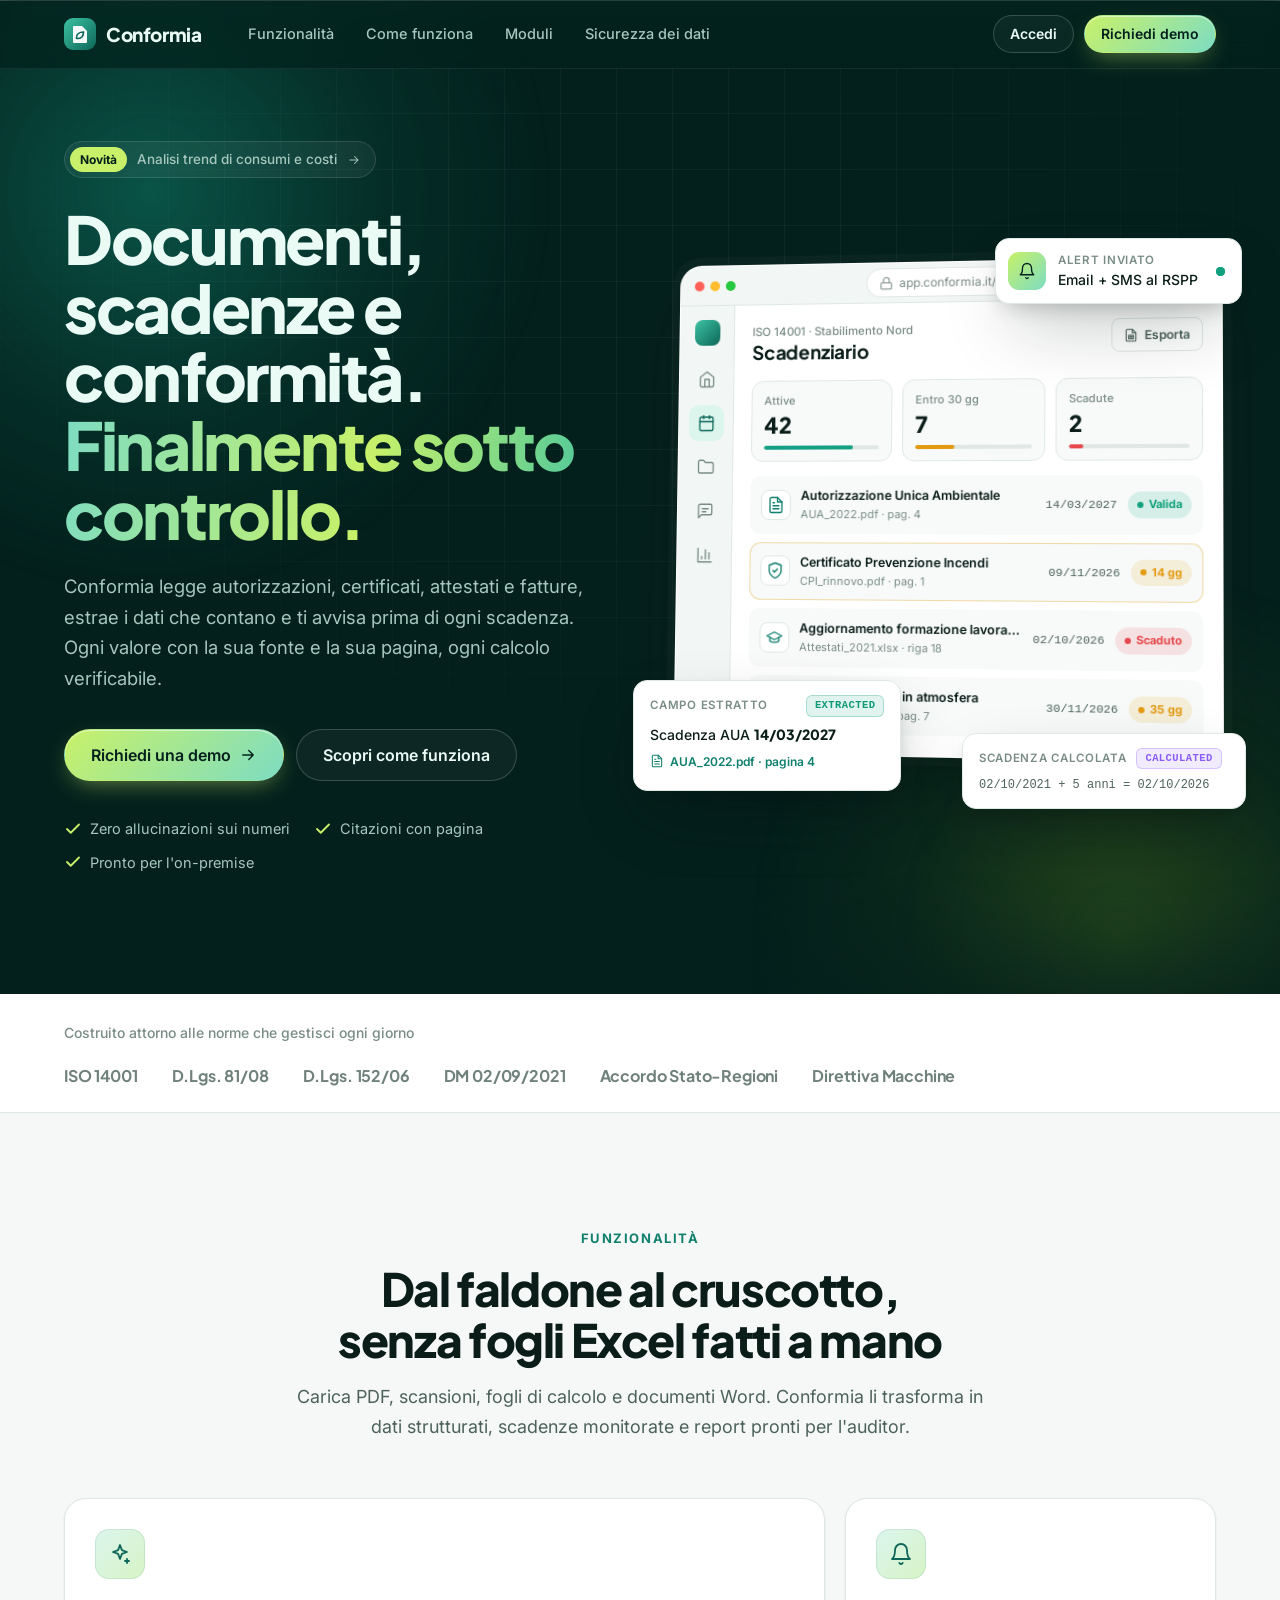
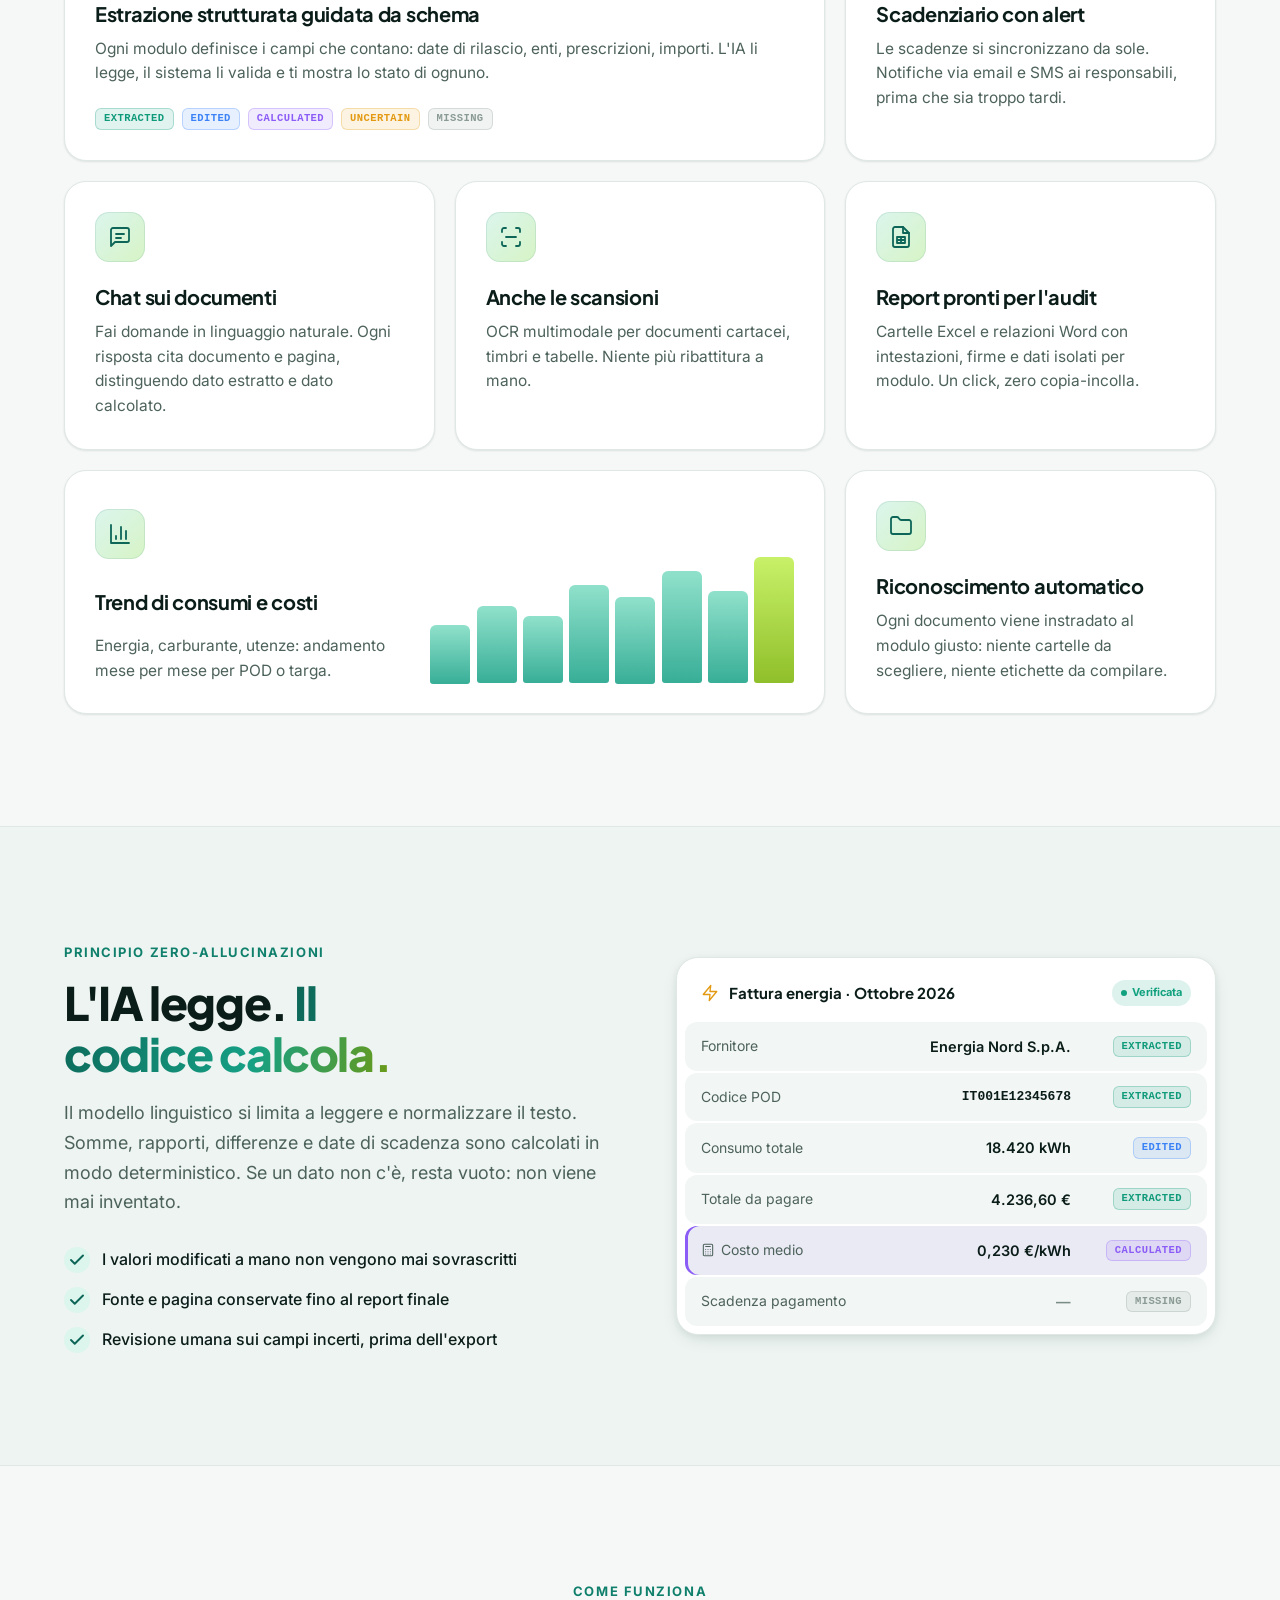
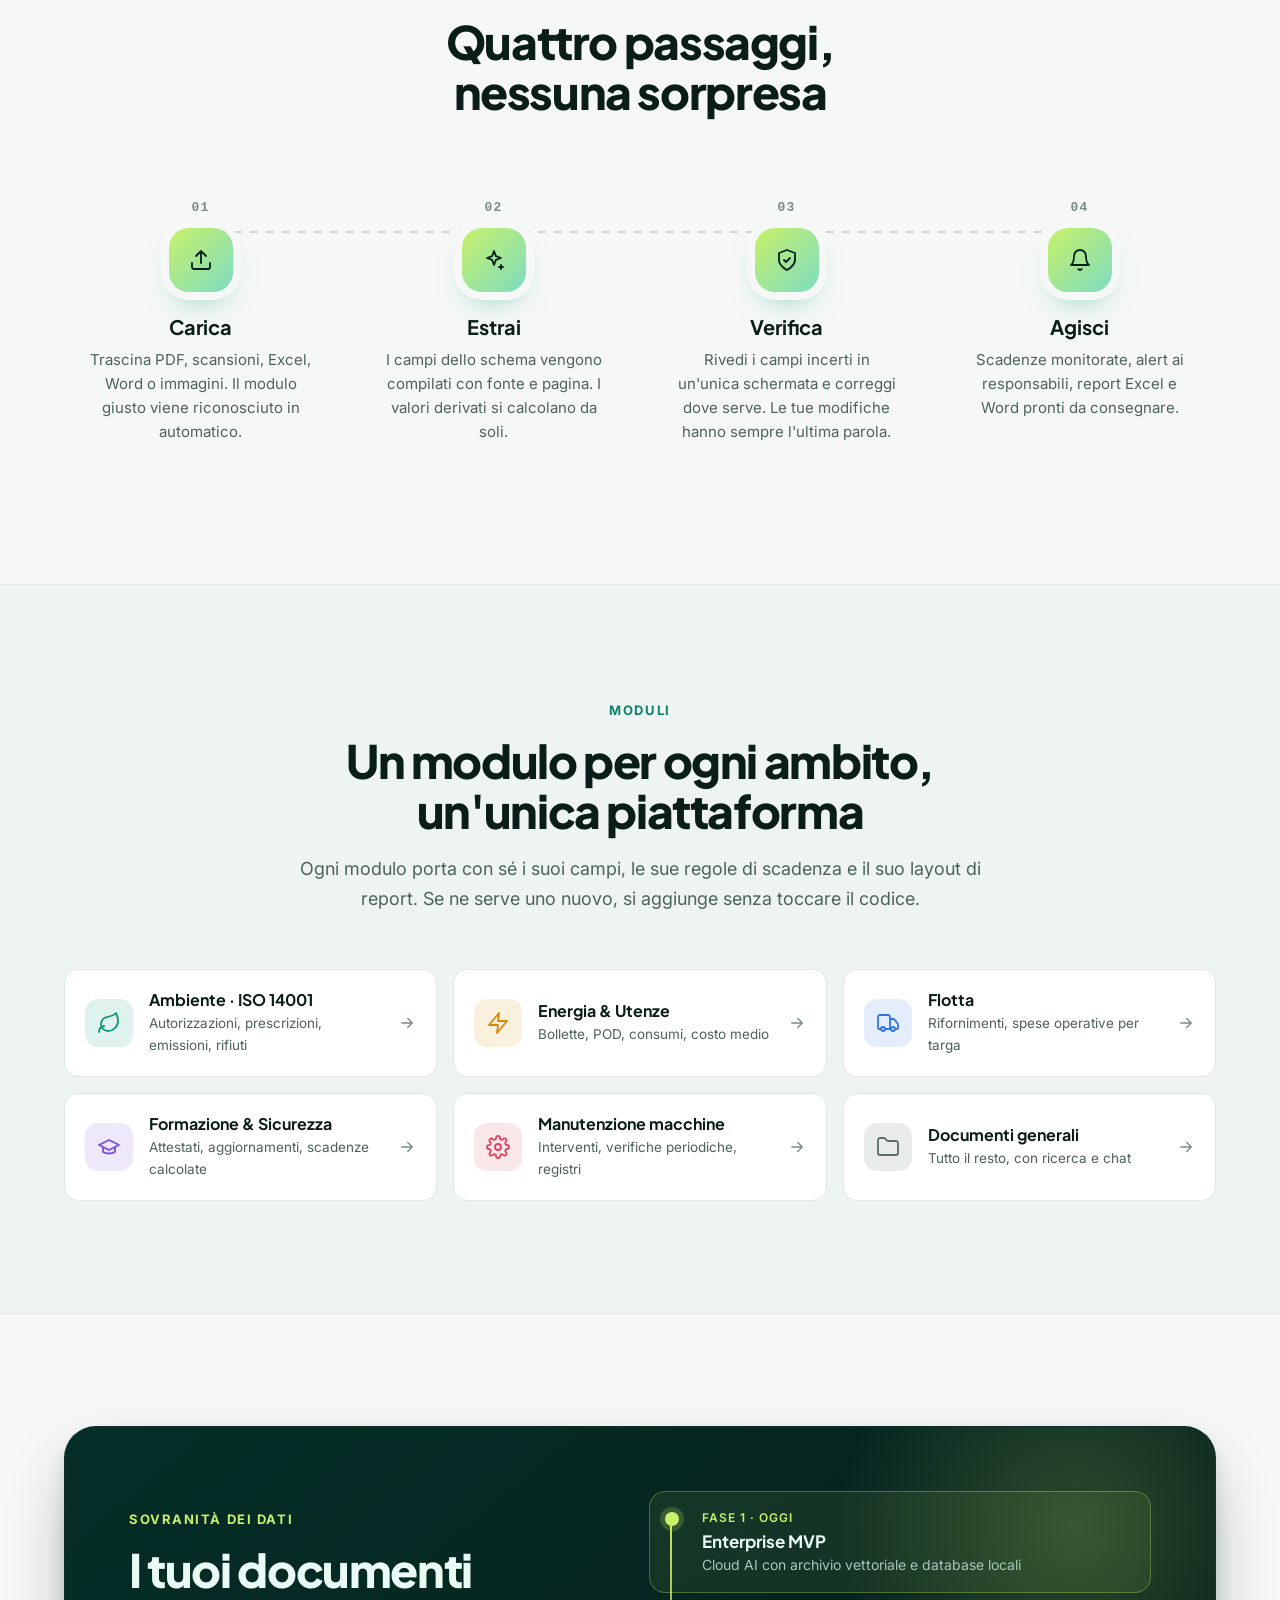
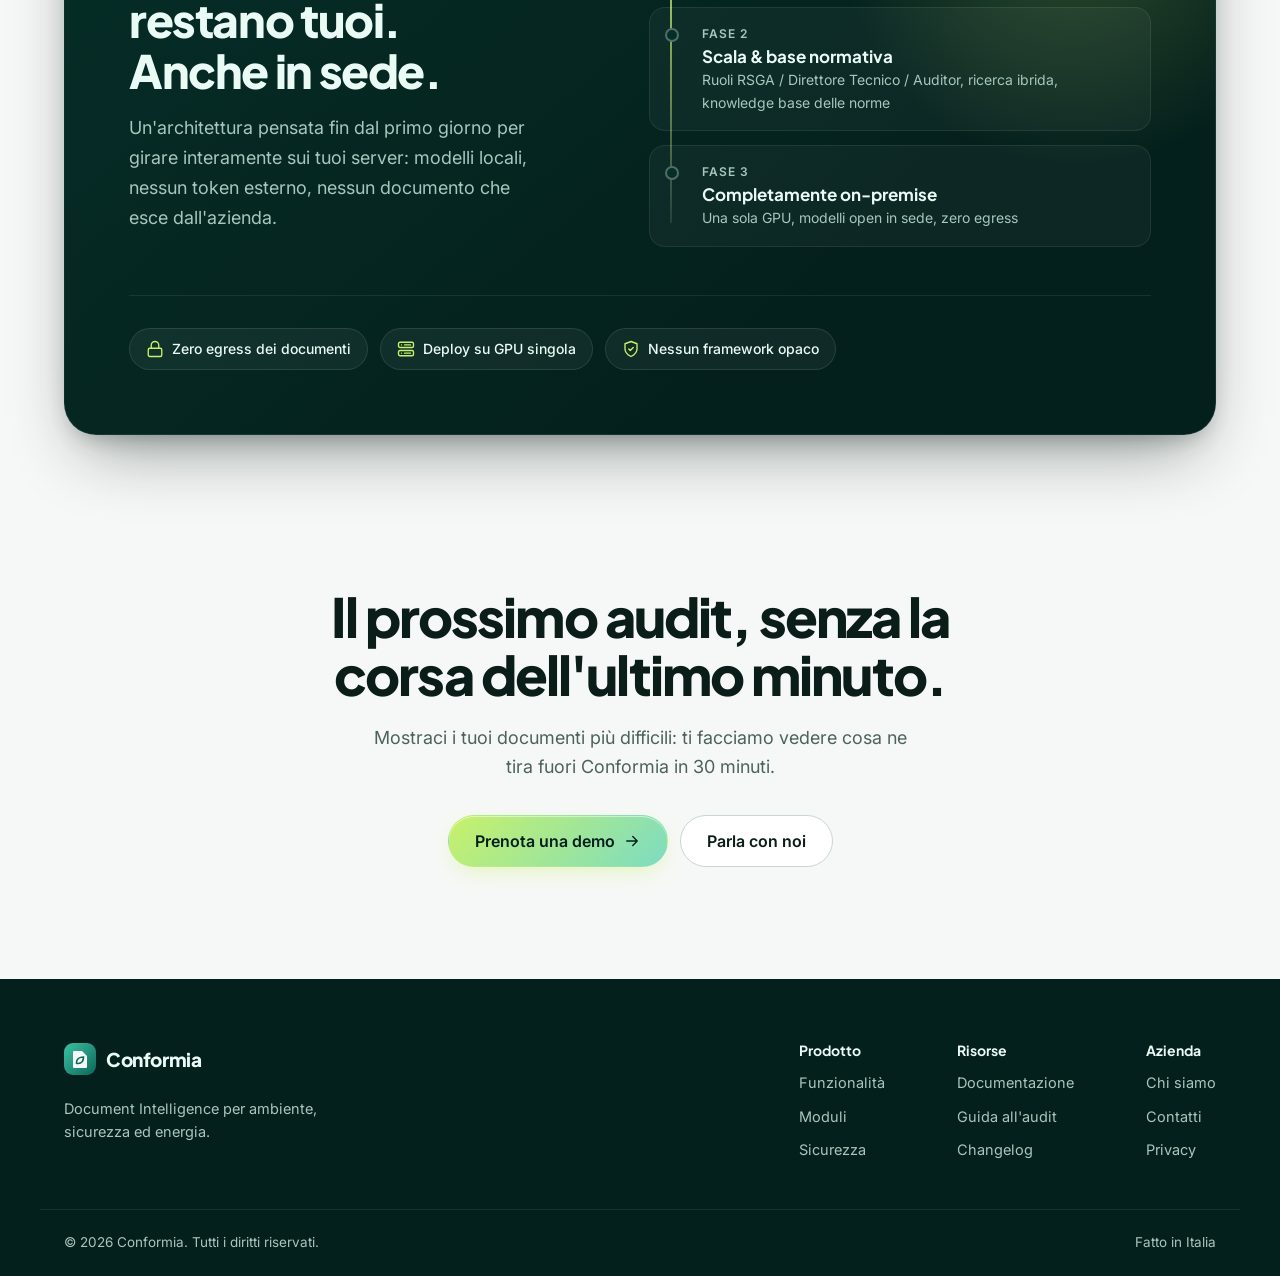
==== frontend/landing/index.html @ 3cc193a3 "feat: add static landing page design mockup (HTML/CSS) Standalone design-only landing page for the f" ====
<!doctype html>
<html lang="it">
<head>
  <meta charset="utf-8" />
  <meta name="viewport" content="width=device-width, initial-scale=1" />
  <title>Conformia — Documenti, scadenze e conformità sotto controllo</title>
  <meta name="description" content="Piattaforma di Document Intelligence per la conformità ambientale, sicurezza ed energia: estrazione strutturata, scadenziario con alert, chat sui documenti con citazioni e report pronti per l'audit." />
  <link rel="preconnect" href="https://fonts.googleapis.com" />
  <link rel="preconnect" href="https://fonts.gstatic.com" crossorigin />
  <link href="https://fonts.googleapis.com/css2?family=Inter:wght@400;500;600&family=Plus+Jakarta+Sans:wght@600;700;800&display=swap" rel="stylesheet" />
  <link rel="stylesheet" href="styles.css" />
</head>
<body>

  <!-- Icon sprite: reused via <use href="#i-…">. In React this becomes an <Icon name="…" /> component. -->
  <svg width="0" height="0" style="position:absolute" aria-hidden="true">
    <defs>
      <linearGradient id="g-brand" x1="0" y1="0" x2="1" y2="1">
        <stop offset="0" stop-color="#3cc2a3" />
        <stop offset="1" stop-color="#0d6658" />
      </linearGradient>
    </defs>
    <symbol id="i-file" viewBox="0 0 24 24"><path d="M14 2H6a2 2 0 0 0-2 2v16a2 2 0 0 0 2 2h12a2 2 0 0 0 2-2V8z"/><path d="M14 2v6h6M16 13H8M16 17H8M10 9H8"/></symbol>
    <symbol id="i-calendar" viewBox="0 0 24 24"><rect x="3" y="4" width="18" height="18" rx="2"/><path d="M16 2v4M8 2v4M3 10h18"/></symbol>
    <symbol id="i-bell" viewBox="0 0 24 24"><path d="M6 8a6 6 0 0 1 12 0c0 7 3 9 3 9H3s3-2 3-9"/><path d="M10.3 21a1.94 1.94 0 0 0 3.4 0"/></symbol>
    <symbol id="i-chat" viewBox="0 0 24 24"><path d="M21 15a2 2 0 0 1-2 2H7l-4 4V5a2 2 0 0 1 2-2h14a2 2 0 0 1 2 2z"/><path d="M8 9h8M8 13h5"/></symbol>
    <symbol id="i-chart" viewBox="0 0 24 24"><path d="M3 3v18h18"/><path d="M18 17V9M13 17V5M8 17v-3"/></symbol>
    <symbol id="i-scan" viewBox="0 0 24 24"><path d="M3 7V5a2 2 0 0 1 2-2h2M17 3h2a2 2 0 0 1 2 2v2M21 17v2a2 2 0 0 1-2 2h-2M7 21H5a2 2 0 0 1-2-2v-2"/><path d="M7 12h10"/></symbol>
    <symbol id="i-shield" viewBox="0 0 24 24"><path d="M12 22s8-4 8-10V5l-8-3-8 3v7c0 6 8 10 8 10z"/><path d="m9 12 2 2 4-4"/></symbol>
    <symbol id="i-upload" viewBox="0 0 24 24"><path d="M21 15v4a2 2 0 0 1-2 2H5a2 2 0 0 1-2-2v-4"/><path d="m17 8-5-5-5 5M12 3v12"/></symbol>
    <symbol id="i-check" viewBox="0 0 24 24"><path d="M20 6 9 17l-5-5"/></symbol>
    <symbol id="i-arrow" viewBox="0 0 24 24"><path d="M5 12h14M13 6l6 6-6 6"/></symbol>
    <symbol id="i-sparkle" viewBox="0 0 24 24"><path d="M12 3l1.9 5.1L19 10l-5.1 1.9L12 17l-1.9-5.1L5 10l5.1-1.9z"/><path d="M19 17v4M17 19h4"/></symbol>
    <symbol id="i-lock" viewBox="0 0 24 24"><rect x="3" y="11" width="18" height="11" rx="2"/><path d="M7 11V7a5 5 0 0 1 10 0v4"/></symbol>
    <symbol id="i-server" viewBox="0 0 24 24"><rect x="2" y="3" width="20" height="7" rx="2"/><rect x="2" y="14" width="20" height="7" rx="2"/><path d="M6 6.5h.01M6 17.5h.01M10 6.5h8M10 17.5h8"/></symbol>
    <symbol id="i-sheet" viewBox="0 0 24 24"><path d="M14 2H6a2 2 0 0 0-2 2v16a2 2 0 0 0 2 2h12a2 2 0 0 0 2-2V8z"/><path d="M14 2v6h6M8 12h8v6H8zM12 12v6M8 15h8"/></symbol>
    <symbol id="i-calc" viewBox="0 0 24 24"><rect x="4" y="2" width="16" height="20" rx="2"/><path d="M8 6h8M8 11h.01M12 11h.01M16 11h.01M8 15h.01M12 15h.01M16 15h.01M8 19h.01M12 19h.01M16 19h.01"/></symbol>
    <symbol id="i-leaf" viewBox="0 0 24 24"><path d="M11 20A7 7 0 0 1 9.8 6.1C15.5 5 17 4.5 19 2c1 2 2 4.2 2 8 0 5.5-4.8 10-10 10Z"/><path d="M2 21c0-3 1.9-5.4 5.1-6"/></symbol>
    <symbol id="i-bolt" viewBox="0 0 24 24"><path d="M13 2 3 14h9l-1 8 10-12h-9z"/></symbol>
    <symbol id="i-truck" viewBox="0 0 24 24"><path d="M14 18V6a2 2 0 0 0-2-2H4a2 2 0 0 0-2 2v11a1 1 0 0 0 1 1h2M15 18H9M19 18h2a1 1 0 0 0 1-1v-3.6a1 1 0 0 0-.2-.6l-3.5-4.4A1 1 0 0 0 17.5 8H14"/><circle cx="17" cy="18" r="2"/><circle cx="7" cy="18" r="2"/></symbol>
    <symbol id="i-cap" viewBox="0 0 24 24"><path d="M22 10 12 5 2 10l10 5z"/><path d="M6 12v5c3 2 9 2 12 0v-5"/></symbol>
    <symbol id="i-gear" viewBox="0 0 24 24"><circle cx="12" cy="12" r="3"/><path d="M19.4 15a1.7 1.7 0 0 0 .3 1.8l.1.1a2 2 0 1 1-2.8 2.8l-.1-.1a1.7 1.7 0 0 0-1.8-.3 1.7 1.7 0 0 0-1 1.5V21a2 2 0 1 1-4 0v-.1a1.7 1.7 0 0 0-1.1-1.5 1.7 1.7 0 0 0-1.8.3l-.1.1a2 2 0 1 1-2.8-2.8l.1-.1a1.7 1.7 0 0 0 .3-1.8 1.7 1.7 0 0 0-1.5-1H3a2 2 0 1 1 0-4h.1a1.7 1.7 0 0 0 1.5-1.1 1.7 1.7 0 0 0-.3-1.8l-.1-.1a2 2 0 1 1 2.8-2.8l.1.1a1.7 1.7 0 0 0 1.8.3H9a1.7 1.7 0 0 0 1-1.5V3a2 2 0 1 1 4 0v.1a1.7 1.7 0 0 0 1 1.5 1.7 1.7 0 0 0 1.8-.3l.1-.1a2 2 0 1 1 2.8 2.8l-.1.1a1.7 1.7 0 0 0-.3 1.8V9a1.7 1.7 0 0 0 1.5 1H21a2 2 0 1 1 0 4h-.1a1.7 1.7 0 0 0-1.5 1z"/></symbol>
    <symbol id="i-folder" viewBox="0 0 24 24"><path d="M4 20h16a2 2 0 0 0 2-2V8a2 2 0 0 0-2-2h-7.9a2 2 0 0 1-1.7-.9l-.8-1.2A2 2 0 0 0 7.9 3H4a2 2 0 0 0-2 2v13a2 2 0 0 0 2 2z"/></symbol>
    <symbol id="i-home" viewBox="0 0 24 24"><path d="m3 9 9-7 9 7v11a2 2 0 0 1-2 2H5a2 2 0 0 1-2-2z"/><path d="M9 22V12h6v10"/></symbol>
  </svg>

  <!-- ============ <SiteHeader /> ============ -->
  <header class="site-header">
    <div class="container site-header__inner">
      <a class="brand" href="#top" aria-label="Conformia — home">
        <span class="brand__mark" aria-hidden="true">
          <svg viewBox="0 0 32 32"><rect width="32" height="32" rx="9" fill="url(#g-brand)"/><path d="M10 8h8l5 5v11a1 1 0 0 1-1 1H10a1 1 0 0 1-1-1V9a1 1 0 0 1 1-1z" fill="#fff" fill-opacity=".95"/><path d="M12.5 19.5c0-3 2.4-5.5 7-5.5 0 4-2.2 6.5-5.4 6.5-.6 0-1.1-.1-1.6-.3" fill="none" stroke="#0d6658" stroke-width="1.6" stroke-linecap="round"/></svg>
        </span>
        <span class="brand__name">Conformia</span>
      </a>

      <nav class="site-nav" aria-label="Principale">
        <a href="#funzionalita">Funzionalità</a>
        <a href="#come-funziona">Come funziona</a>
        <a href="#moduli">Moduli</a>
        <a href="#sicurezza">Sicurezza dei dati</a>
      </nav>

      <div class="site-header__actions">
        <a class="btn btn--ghost-light btn--sm hide-mobile" href="#">Accedi</a>
        <a class="btn btn--primary btn--sm" href="#demo">Richiedi demo</a>
      </div>
    </div>
  </header>

  <main id="top">

    <!-- ============ <Hero /> ============ -->
    <section class="hero">
      <div class="hero__glow hero__glow--a" aria-hidden="true"></div>
      <div class="hero__glow hero__glow--b" aria-hidden="true"></div>
      <div class="hero__grid-bg" aria-hidden="true"></div>

      <div class="container hero__inner">
        <div class="hero__copy">
          <a class="eyebrow" href="#funzionalita">
            <span class="eyebrow__tag">Novità</span>
            Analisi trend di consumi e costi
            <svg class="icon icon--xs"><use href="#i-arrow"/></svg>
          </a>

          <h1 class="hero__title">
            Documenti, scadenze e conformità.
            <span class="text-gradient">Finalmente sotto controllo.</span>
          </h1>

          <p class="hero__lead">
            Conformia legge autorizzazioni, certificati, attestati e fatture, estrae i dati che contano
            e ti avvisa prima di ogni scadenza. Ogni valore con la sua fonte e la sua pagina,
            ogni calcolo verificabile.
          </p>

          <div class="hero__ctas">
            <a class="btn btn--primary btn--lg" href="#demo">
              Richiedi una demo
              <svg class="icon icon--sm"><use href="#i-arrow"/></svg>
            </a>
            <a class="btn btn--ghost-light btn--lg" href="#come-funziona">Scopri come funziona</a>
          </div>

          <ul class="hero__proof">
            <li><svg class="icon icon--sm"><use href="#i-check"/></svg>Zero allucinazioni sui numeri</li>
            <li><svg class="icon icon--sm"><use href="#i-check"/></svg>Citazioni con pagina</li>
            <li><svg class="icon icon--sm"><use href="#i-check"/></svg>Pronto per l'on-premise</li>
          </ul>
        </div>

        <!-- <ProductPreview /> — static mock of the app, CSS only -->
        <div class="hero__visual" aria-hidden="true">
          <div class="mock">
            <div class="mock__bar">
              <span class="mock__dots"><i></i><i></i><i></i></span>
              <span class="mock__url"><svg class="icon icon--xs"><use href="#i-lock"/></svg>app.conformia.it/scadenziario</span>
            </div>

            <div class="mock__body">
              <aside class="mock__side">
                <span class="mock__side-logo"></span>
                <span class="mock__side-item"><svg class="icon icon--sm"><use href="#i-home"/></svg></span>
                <span class="mock__side-item is-active"><svg class="icon icon--sm"><use href="#i-calendar"/></svg></span>
                <span class="mock__side-item"><svg class="icon icon--sm"><use href="#i-folder"/></svg></span>
                <span class="mock__side-item"><svg class="icon icon--sm"><use href="#i-chat"/></svg></span>
                <span class="mock__side-item"><svg class="icon icon--sm"><use href="#i-chart"/></svg></span>
              </aside>

              <div class="mock__main">
                <div class="mock__head">
                  <div>
                    <p class="mock__kicker">ISO 14001 · Stabilimento Nord</p>
                    <p class="mock__title">Scadenziario</p>
                  </div>
                  <span class="mock__btn"><svg class="icon icon--xs"><use href="#i-sheet"/></svg>Esporta</span>
                </div>

                <div class="mock__kpis">
                  <div class="kpi">
                    <span class="kpi__label">Attive</span>
                    <span class="kpi__value">42</span>
                    <span class="kpi__bar"><i style="--w:78%"></i></span>
                  </div>
                  <div class="kpi kpi--warn">
                    <span class="kpi__label">Entro 30 gg</span>
                    <span class="kpi__value">7</span>
                    <span class="kpi__bar"><i style="--w:34%"></i></span>
                  </div>
                  <div class="kpi kpi--danger">
                    <span class="kpi__label">Scadute</span>
                    <span class="kpi__value">2</span>
                    <span class="kpi__bar"><i style="--w:12%"></i></span>
                  </div>
                </div>

                <ul class="mock__rows">
                  <li class="row">
                    <span class="row__icon"><svg class="icon icon--sm"><use href="#i-file"/></svg></span>
                    <span class="row__text"><b>Autorizzazione Unica Ambientale</b><small>AUA_2022.pdf · pag. 4</small></span>
                    <span class="row__date">14/03/2027</span>
                    <span class="pill pill--ok">Valida</span>
                  </li>
                  <li class="row">
                    <span class="row__icon"><svg class="icon icon--sm"><use href="#i-shield"/></svg></span>
                    <span class="row__text"><b>Certificato Prevenzione Incendi</b><small>CPI_rinnovo.pdf · pag. 1</small></span>
                    <span class="row__date">09/11/2026</span>
                    <span class="pill pill--warn">14 gg</span>
                  </li>
                  <li class="row">
                    <span class="row__icon"><svg class="icon icon--sm"><use href="#i-cap"/></svg></span>
                    <span class="row__text"><b>Aggiornamento formazione lavoratori</b><small>Attestati_2021.xlsx · riga 18</small></span>
                    <span class="row__date">02/10/2026</span>
                    <span class="pill pill--danger">Scaduto</span>
                  </li>
                  <li class="row">
                    <span class="row__icon"><svg class="icon icon--sm"><use href="#i-leaf"/></svg></span>
                    <span class="row__text"><b>Analisi emissioni in atmosfera</b><small>Rapporto_E3.pdf · pag. 7</small></span>
                    <span class="row__date">30/11/2026</span>
                    <span class="pill pill--warn">35 gg</span>
                  </li>
                </ul>
              </div>
            </div>
          </div>

          <!-- Floating cards -->
          <div class="float-card float-card--field">
            <div class="float-card__head">
              <span class="float-card__label">Campo estratto</span>
              <span class="status status--extracted">EXTRACTED</span>
            </div>
            <p class="float-card__value">Scadenza AUA <b>14/03/2027</b></p>
            <p class="float-card__src"><svg class="icon icon--xs"><use href="#i-file"/></svg>AUA_2022.pdf · pagina 4</p>
          </div>

          <div class="float-card float-card--alert">
            <span class="float-card__bubble"><svg class="icon icon--sm"><use href="#i-bell"/></svg></span>
            <div>
              <p class="float-card__label">Alert inviato</p>
              <p class="float-card__value">Email + SMS al RSPP</p>
            </div>
            <span class="live-dot"></span>
          </div>

          <div class="float-card float-card--calc">
            <span class="float-card__label">Scadenza calcolata</span>
            <span class="status status--calculated">CALCULATED</span>
            <p class="float-card__mono">02/10/2021 + 5 anni = 02/10/2026</p>
          </div>
        </div>
      </div>
    </section>

    <!-- ============ <StandardsStrip /> ============ -->
    <section class="strip" aria-label="Normative supportate">
      <div class="container strip__inner">
        <p class="strip__label">Costruito attorno alle norme che gestisci ogni giorno</p>
        <ul class="strip__list">
          <li>ISO 14001</li>
          <li>D.Lgs. 81/08</li>
          <li>D.Lgs. 152/06</li>
          <li>DM 02/09/2021</li>
          <li>Accordo Stato-Regioni</li>
          <li>Direttiva Macchine</li>
        </ul>
      </div>
    </section>

    <!-- ============ <Features /> ============ -->
    <section class="section" id="funzionalita">
      <div class="container">
        <header class="section__head">
          <p class="kicker">Funzionalità</p>
          <h2 class="section__title">Dal faldone al cruscotto, senza fogli Excel fatti a mano</h2>
          <p class="section__lead">Carica PDF, scansioni, fogli di calcolo e documenti Word. Conformia li trasforma in dati strutturati, scadenze monitorate e report pronti per l'auditor.</p>
        </header>

        <div class="features">
          <article class="feature feature--wide">
            <div class="feature__icon"><svg class="icon"><use href="#i-sparkle"/></svg></div>
            <h3>Estrazione strutturata guidata da schema</h3>
            <p>Ogni modulo definisce i campi che contano: date di rilascio, enti, prescrizioni, importi. L'IA li legge, il sistema li valida e ti mostra lo stato di ognuno.</p>
            <div class="status-legend">
              <span class="status status--extracted">EXTRACTED</span>
              <span class="status status--edited">EDITED</span>
              <span class="status status--calculated">CALCULATED</span>
              <span class="status status--uncertain">UNCERTAIN</span>
              <span class="status status--missing">MISSING</span>
            </div>
          </article>

          <article class="feature">
            <div class="feature__icon"><svg class="icon"><use href="#i-bell"/></svg></div>
            <h3>Scadenziario con alert</h3>
            <p>Le scadenze si sincronizzano da sole. Notifiche via email e SMS ai responsabili, prima che sia troppo tardi.</p>
          </article>

          <article class="feature">
            <div class="feature__icon"><svg class="icon"><use href="#i-chat"/></svg></div>
            <h3>Chat sui documenti</h3>
            <p>Fai domande in linguaggio naturale. Ogni risposta cita documento e pagina, distinguendo dato estratto e dato calcolato.</p>
          </article>

          <article class="feature">
            <div class="feature__icon"><svg class="icon"><use href="#i-scan"/></svg></div>
            <h3>Anche le scansioni</h3>
            <p>OCR multimodale per documenti cartacei, timbri e tabelle. Niente più ribattitura a mano.</p>
          </article>

          <article class="feature">
            <div class="feature__icon"><svg class="icon"><use href="#i-sheet"/></svg></div>
            <h3>Report pronti per l'audit</h3>
            <p>Cartelle Excel e relazioni Word con intestazioni, firme e dati isolati per modulo. Un click, zero copia-incolla.</p>
          </article>

          <article class="feature feature--wide feature--chart">
            <div class="feature__icon"><svg class="icon"><use href="#i-chart"/></svg></div>
            <h3>Trend di consumi e costi</h3>
            <p>Energia, carburante, utenze: andamento mese per mese per POD o targa.</p>
            <div class="mini-chart" aria-hidden="true">
              <i style="--h:42%"></i><i style="--h:55%"></i><i style="--h:48%"></i><i style="--h:70%"></i>
              <i style="--h:62%"></i><i style="--h:80%"></i><i style="--h:66%"></i><i style="--h:90%"></i>
            </div>
          </article>
          <article class="feature">
            <div class="feature__icon"><svg class="icon"><use href="#i-folder"/></svg></div>
            <h3>Riconoscimento automatico</h3>
            <p>Ogni documento viene instradato al modulo giusto: niente cartelle da scegliere, niente etichette da compilare.</p>
          </article>
        </div>
      </div>
    </section>

    <!-- ============ <TrustBand /> — the differentiator ============ -->
    <section class="section section--tinted">
      <div class="container split">
        <div class="split__copy">
          <p class="kicker">Principio zero-allucinazioni</p>
          <h2 class="section__title">L'IA legge. <span class="text-gradient">Il codice calcola.</span></h2>
          <p class="section__lead">Il modello linguistico si limita a leggere e normalizzare il testo. Somme, rapporti, differenze e date di scadenza sono calcolati in modo deterministico. Se un dato non c'è, resta vuoto: non viene mai inventato.</p>
          <ul class="checklist">
            <li><svg class="icon icon--sm"><use href="#i-check"/></svg>I valori modificati a mano non vengono mai sovrascritti</li>
            <li><svg class="icon icon--sm"><use href="#i-check"/></svg>Fonte e pagina conservate fino al report finale</li>
            <li><svg class="icon icon--sm"><use href="#i-check"/></svg>Revisione umana sui campi incerti, prima dell'export</li>
          </ul>
        </div>

        <div class="split__visual" aria-hidden="true">
          <div class="ledger">
            <div class="ledger__head">
              <span><svg class="icon icon--sm"><use href="#i-bolt"/></svg>Fattura energia · Ottobre 2026</span>
              <span class="pill pill--ok">Verificata</span>
            </div>
            <dl class="ledger__rows">
              <div><dt>Fornitore</dt><dd>Energia Nord S.p.A.</dd><span class="status status--extracted">EXTRACTED</span></div>
              <div><dt>Codice POD</dt><dd class="mono">IT001E12345678</dd><span class="status status--extracted">EXTRACTED</span></div>
              <div><dt>Consumo totale</dt><dd>18.420 kWh</dd><span class="status status--edited">EDITED</span></div>
              <div><dt>Totale da pagare</dt><dd>4.236,60 €</dd><span class="status status--extracted">EXTRACTED</span></div>
              <div class="is-calc"><dt><svg class="icon icon--xs"><use href="#i-calc"/></svg>Costo medio</dt><dd>0,230 €/kWh</dd><span class="status status--calculated">CALCULATED</span></div>
              <div><dt>Scadenza pagamento</dt><dd class="is-empty">—</dd><span class="status status--missing">MISSING</span></div>
            </dl>
          </div>
        </div>
      </div>
    </section>

    <!-- ============ <HowItWorks /> ============ -->
    <section class="section" id="come-funziona">
      <div class="container">
        <header class="section__head">
          <p class="kicker">Come funziona</p>
          <h2 class="section__title">Quattro passaggi, nessuna sorpresa</h2>
        </header>

        <ol class="steps">
          <li class="step">
            <span class="step__num">01</span>
            <div class="step__icon"><svg class="icon"><use href="#i-upload"/></svg></div>
            <h3>Carica</h3>
            <p>Trascina PDF, scansioni, Excel, Word o immagini. Il modulo giusto viene riconosciuto in automatico.</p>
          </li>
          <li class="step">
            <span class="step__num">02</span>
            <div class="step__icon"><svg class="icon"><use href="#i-sparkle"/></svg></div>
            <h3>Estrai</h3>
            <p>I campi dello schema vengono compilati con fonte e pagina. I valori derivati si calcolano da soli.</p>
          </li>
          <li class="step">
            <span class="step__num">03</span>
            <div class="step__icon"><svg class="icon"><use href="#i-shield"/></svg></div>
            <h3>Verifica</h3>
            <p>Rivedi i campi incerti in un'unica schermata e correggi dove serve. Le tue modifiche hanno sempre l'ultima parola.</p>
          </li>
          <li class="step">
            <span class="step__num">04</span>
            <div class="step__icon"><svg class="icon"><use href="#i-bell"/></svg></div>
            <h3>Agisci</h3>
            <p>Scadenze monitorate, alert ai responsabili, report Excel e Word pronti da consegnare.</p>
          </li>
        </ol>
      </div>
    </section>

    <!-- ============ <Modules /> ============ -->
    <section class="section section--tinted" id="moduli">
      <div class="container">
        <header class="section__head">
          <p class="kicker">Moduli</p>
          <h2 class="section__title">Un modulo per ogni ambito, un'unica piattaforma</h2>
          <p class="section__lead">Ogni modulo porta con sé i suoi campi, le sue regole di scadenza e il suo layout di report. Se ne serve uno nuovo, si aggiunge senza toccare il codice.</p>
        </header>

        <div class="modules">
          <a class="module" href="#">
            <span class="module__icon module__icon--green"><svg class="icon"><use href="#i-leaf"/></svg></span>
            <span class="module__body"><b>Ambiente · ISO 14001</b><small>Autorizzazioni, prescrizioni, emissioni, rifiuti</small></span>
            <svg class="icon icon--sm module__chev"><use href="#i-arrow"/></svg>
          </a>
          <a class="module" href="#">
            <span class="module__icon module__icon--amber"><svg class="icon"><use href="#i-bolt"/></svg></span>
            <span class="module__body"><b>Energia &amp; Utenze</b><small>Bollette, POD, consumi, costo medio</small></span>
            <svg class="icon icon--sm module__chev"><use href="#i-arrow"/></svg>
          </a>
          <a class="module" href="#">
            <span class="module__icon module__icon--blue"><svg class="icon"><use href="#i-truck"/></svg></span>
            <span class="module__body"><b>Flotta</b><small>Rifornimenti, spese operative per targa</small></span>
            <svg class="icon icon--sm module__chev"><use href="#i-arrow"/></svg>
          </a>
          <a class="module" href="#">
            <span class="module__icon module__icon--violet"><svg class="icon"><use href="#i-cap"/></svg></span>
            <span class="module__body"><b>Formazione &amp; Sicurezza</b><small>Attestati, aggiornamenti, scadenze calcolate</small></span>
            <svg class="icon icon--sm module__chev"><use href="#i-arrow"/></svg>
          </a>
          <a class="module" href="#">
            <span class="module__icon module__icon--rose"><svg class="icon"><use href="#i-gear"/></svg></span>
            <span class="module__body"><b>Manutenzione macchine</b><small>Interventi, verifiche periodiche, registri</small></span>
            <svg class="icon icon--sm module__chev"><use href="#i-arrow"/></svg>
          </a>
          <a class="module" href="#">
            <span class="module__icon module__icon--slate"><svg class="icon"><use href="#i-folder"/></svg></span>
            <span class="module__body"><b>Documenti generali</b><small>Tutto il resto, con ricerca e chat</small></span>
            <svg class="icon icon--sm module__chev"><use href="#i-arrow"/></svg>
          </a>
        </div>
      </div>
    </section>

    <!-- ============ <Sovereignty /> ============ -->
    <section class="section" id="sicurezza">
      <div class="container">
        <div class="sovereign">
          <div class="sovereign__glow" aria-hidden="true"></div>
          <div class="sovereign__copy">
            <p class="kicker kicker--light">Sovranità dei dati</p>
            <h2 class="section__title section__title--light">I tuoi documenti restano tuoi. Anche in sede.</h2>
            <p class="section__lead section__lead--light">Un'architettura pensata fin dal primo giorno per girare interamente sui tuoi server: modelli locali, nessun token esterno, nessun documento che esce dall'azienda.</p>
          </div>

          <ol class="roadmap">
            <li class="roadmap__item is-current">
              <span class="roadmap__dot"></span>
              <span class="roadmap__phase">Fase 1 · Oggi</span>
              <b>Enterprise MVP</b>
              <small>Cloud AI con archivio vettoriale e database locali</small>
            </li>
            <li class="roadmap__item">
              <span class="roadmap__dot"></span>
              <span class="roadmap__phase">Fase 2</span>
              <b>Scala &amp; base normativa</b>
              <small>Ruoli RSGA / Direttore Tecnico / Auditor, ricerca ibrida, knowledge base delle norme</small>
            </li>
            <li class="roadmap__item">
              <span class="roadmap__dot"></span>
              <span class="roadmap__phase">Fase 3</span>
              <b>Completamente on-premise</b>
              <small>Una sola GPU, modelli open in sede, zero egress</small>
            </li>
          </ol>

          <ul class="sovereign__badges">
            <li><svg class="icon icon--sm"><use href="#i-lock"/></svg>Zero egress dei documenti</li>
            <li><svg class="icon icon--sm"><use href="#i-server"/></svg>Deploy su GPU singola</li>
            <li><svg class="icon icon--sm"><use href="#i-shield"/></svg>Nessun framework opaco</li>
          </ul>
        </div>
      </div>
    </section>

    <!-- ============ <FinalCta /> ============ -->
    <section class="section cta" id="demo">
      <div class="container cta__inner">
        <h2 class="cta__title">Il prossimo audit, senza la corsa dell'ultimo minuto.</h2>
        <p class="cta__lead">Mostraci i tuoi documenti più difficili: ti facciamo vedere cosa ne tira fuori Conformia in 30 minuti.</p>
        <div class="cta__actions">
          <a class="btn btn--primary btn--lg" href="#">
            Prenota una demo
            <svg class="icon icon--sm"><use href="#i-arrow"/></svg>
          </a>
          <a class="btn btn--outline btn--lg" href="#">Parla con noi</a>
        </div>
      </div>
    </section>
  </main>

  <!-- ============ <SiteFooter /> ============ -->
  <footer class="site-footer">
    <div class="container site-footer__inner">
      <div class="site-footer__brand">
        <a class="brand" href="#top">
          <span class="brand__mark" aria-hidden="true">
            <svg viewBox="0 0 32 32"><rect width="32" height="32" rx="9" fill="url(#g-brand)"/><path d="M10 8h8l5 5v11a1 1 0 0 1-1 1H10a1 1 0 0 1-1-1V9a1 1 0 0 1 1-1z" fill="#fff" fill-opacity=".95"/><path d="M12.5 19.5c0-3 2.4-5.5 7-5.5 0 4-2.2 6.5-5.4 6.5-.6 0-1.1-.1-1.6-.3" fill="none" stroke="#0d6658" stroke-width="1.6" stroke-linecap="round"/></svg>
          </span>
          <span class="brand__name">Conformia</span>
        </a>
        <p>Document Intelligence per ambiente, sicurezza ed energia.</p>
      </div>

      <div class="site-footer__cols">
        <div>
          <h4>Prodotto</h4>
          <a href="#funzionalita">Funzionalità</a>
          <a href="#moduli">Moduli</a>
          <a href="#sicurezza">Sicurezza</a>
        </div>
        <div>
          <h4>Risorse</h4>
          <a href="#">Documentazione</a>
          <a href="#">Guida all'audit</a>
          <a href="#">Changelog</a>
        </div>
        <div>
          <h4>Azienda</h4>
          <a href="#">Chi siamo</a>
          <a href="#">Contatti</a>
          <a href="#">Privacy</a>
        </div>
      </div>
    </div>
    <div class="container site-footer__base">
      <span>© 2026 Conformia. Tutti i diritti riservati.</span>
      <span>Fatto in Italia</span>
    </div>
  </footer>

</body>
</html>
---- frontend/landing/styles.css ----
/* ==========================================================================
   Conformia — landing page (static design mockup)
   Tokens first: these map 1:1 to a future React theme (CSS vars / Tailwind).
   ========================================================================== */

:root {
  /* Brand scale */
  --brand-950: #04201c;
  --brand-900: #062e28;
  --brand-800: #0a4339;
  --brand-700: #0d6658;
  --brand-600: #10806d;
  --brand-500: #15a085;
  --brand-400: #3cc2a3;
  --brand-300: #7ddcc2;
  --brand-100: #dcf5ed;
  --lime: #c8f169;

  /* Semantic */
  --ok: #12a17f;
  --warn: #e39a12;
  --danger: #e5484d;
  --info: #3b82f6;
  --violet: #8b5cf6;

  /* Surfaces & text (light) */
  --bg: #f6f8f7;
  --bg-tint: #edf4f1;
  --surface: #ffffff;
  --surface-2: #f2f6f4;
  --border: #dfe8e4;
  --border-strong: #c9d7d1;
  --text: #0b1d19;
  --text-muted: #4d625b;
  --text-soft: #7a8c86;

  /* Hero / dark band are dark in both themes */
  --hero-bg: var(--brand-950);
  --hero-text: #eafaf5;
  --hero-muted: #a6c7bd;

  /* Mock app window */
  --mock-bg: #ffffff;
  --mock-side: #f2f6f4;
  --mock-row: #f7faf9;

  /* Type */
  --font-sans: "Inter", system-ui, -apple-system, "Segoe UI", Roboto, sans-serif;
  --font-display: "Plus Jakarta Sans", var(--font-sans);
  --font-mono: ui-monospace, "SF Mono", Menlo, Consolas, monospace;

  /* Shape & depth */
  --radius-xs: 6px;
  --radius-sm: 10px;
  --radius: 14px;
  --radius-lg: 22px;
  --radius-xl: 32px;
  --shadow-sm: 0 1px 2px rgb(6 46 40 / .06), 0 1px 3px rgb(6 46 40 / .05);
  --shadow: 0 6px 20px -6px rgb(6 46 40 / .14), 0 2px 6px rgb(6 46 40 / .06);
  --shadow-lg: 0 30px 70px -20px rgb(2 20 17 / .45), 0 10px 25px -10px rgb(2 20 17 / .3);

  --container: 1200px;
  --gutter: 24px;
  --ease: cubic-bezier(.2, .7, .2, 1);

  --gradient-text-on-light: linear-gradient(100deg, var(--brand-700) 0%, var(--brand-500) 60%, #6a9a17 100%);

  color-scheme: light;
}

@media (prefers-color-scheme: dark) {
  :root:not([data-theme="light"]) {
    --gradient-text-on-light: linear-gradient(100deg, var(--brand-300) 0%, var(--lime) 55%, var(--brand-400) 100%);
    --bg: #06110f;
    --bg-tint: #0a1a17;
    --surface: #0d1d1a;
    --surface-2: #112622;
    --border: #1b332e;
    --border-strong: #26453e;
    --text: #e6f2ee;
    --text-muted: #9db4ad;
    --text-soft: #6f8a82;
    --hero-bg: #03100d;
    --mock-bg: #0e1f1b;
    --mock-side: #0a1815;
    --mock-row: #122723;
    --shadow-sm: 0 1px 2px rgb(0 0 0 / .4);
    --shadow: 0 8px 24px -8px rgb(0 0 0 / .6);
    color-scheme: dark;
  }
}
:root[data-theme="dark"] {
  --gradient-text-on-light: linear-gradient(100deg, var(--brand-300) 0%, var(--lime) 55%, var(--brand-400) 100%);
    --bg: #06110f;
  --bg-tint: #0a1a17;
  --surface: #0d1d1a;
  --surface-2: #112622;
  --border: #1b332e;
  --border-strong: #26453e;
  --text: #e6f2ee;
  --text-muted: #9db4ad;
  --text-soft: #6f8a82;
  --hero-bg: #03100d;
  --mock-bg: #0e1f1b;
  --mock-side: #0a1815;
  --mock-row: #122723;
  --shadow-sm: 0 1px 2px rgb(0 0 0 / .4);
  --shadow: 0 8px 24px -8px rgb(0 0 0 / .6);
  color-scheme: dark;
}

/* ---------- Base ---------- */
*, *::before, *::after { box-sizing: border-box; }
html { scroll-behavior: smooth; -webkit-text-size-adjust: 100%; }
body {
  margin: 0;
  background: var(--bg);
  color: var(--text);
  font: 400 16px/1.6 var(--font-sans);
  -webkit-font-smoothing: antialiased;
  overflow-x: hidden;
}
img, svg { display: block; }
a { color: inherit; text-decoration: none; }
h1, h2, h3, h4, p { margin: 0; }
ul, ol, dl, dd { margin: 0; padding: 0; list-style: none; }
:focus-visible { outline: 2px solid var(--brand-400); outline-offset: 3px; border-radius: 6px; }

.container { width: 100%; max-width: var(--container); margin-inline: auto; padding-inline: var(--gutter); }

.icon { width: 24px; height: 24px; fill: none; stroke: currentColor; stroke-width: 1.8; stroke-linecap: round; stroke-linejoin: round; flex: none; }
.icon--sm { width: 18px; height: 18px; }
.icon--xs { width: 14px; height: 14px; }

.text-gradient {
  background: var(--gradient-text, linear-gradient(100deg, var(--brand-300) 0%, var(--lime) 55%, var(--brand-400) 100%));
  -webkit-background-clip: text;
  background-clip: text;
  color: transparent;
}

/* ---------- Buttons ---------- */
.btn {
  display: inline-flex; align-items: center; justify-content: center; gap: 8px;
  height: 44px; padding: 0 20px;
  border-radius: 999px; border: 1px solid transparent;
  font: 600 15px/1 var(--font-sans); white-space: nowrap;
  transition: transform .2s var(--ease), box-shadow .2s var(--ease), background-color .2s, border-color .2s, color .2s;
}
.btn:hover { transform: translateY(-1px); }
.btn:active { transform: translateY(0); }
.btn--sm { height: 38px; padding: 0 16px; font-size: 14px; }
.btn--lg { height: 52px; padding: 0 26px; font-size: 16px; }

.btn--primary {
  color: var(--brand-950);
  background: linear-gradient(135deg, var(--lime), var(--brand-300));
  box-shadow: 0 8px 24px -8px rgb(200 241 105 / .55), inset 0 1px 0 rgb(255 255 255 / .5);
}
.btn--primary:hover { box-shadow: 0 12px 30px -8px rgb(200 241 105 / .7), inset 0 1px 0 rgb(255 255 255 / .5); }
.btn--primary .icon { transition: transform .2s var(--ease); }
.btn--primary:hover .icon { transform: translateX(3px); }

.btn--ghost-light { color: var(--hero-text); border-color: rgb(255 255 255 / .18); background: rgb(255 255 255 / .04); }
.btn--ghost-light:hover { background: rgb(255 255 255 / .1); border-color: rgb(255 255 255 / .3); }

.btn--outline { color: var(--text); border-color: var(--border-strong); background: var(--surface); }
.btn--outline:hover { border-color: var(--brand-500); color: var(--brand-600); }

/* ---------- Header ---------- */
.site-header {
  position: sticky; top: 0; z-index: 50;
  background: rgb(4 32 28 / .72);
  backdrop-filter: saturate(160%) blur(14px);
  -webkit-backdrop-filter: saturate(160%) blur(14px);
  border-bottom: 1px solid rgb(255 255 255 / .07);
}
.site-header__inner { display: flex; align-items: center; gap: 32px; height: 68px; }
.site-header__actions { display: flex; align-items: center; gap: 10px; margin-left: auto; }

.brand { display: inline-flex; align-items: center; gap: 10px; color: var(--hero-text); }
.brand__mark svg { width: 32px; height: 32px; }
.brand__name { font: 800 19px/1 var(--font-display); letter-spacing: -.02em; }

.site-nav { display: flex; gap: 4px; }
.site-nav a {
  padding: 8px 14px; border-radius: 999px;
  color: var(--hero-muted); font-size: 14.5px; font-weight: 500;
  transition: color .2s, background-color .2s;
}
.site-nav a:hover { color: #fff; background: rgb(255 255 255 / .07); }

/* ---------- Hero ---------- */
.hero {
  position: relative; isolation: isolate; overflow: hidden;
  background: var(--hero-bg);
  color: var(--hero-text);
  padding: 72px 0 120px;
  margin-top: -68px; padding-top: calc(68px + 72px); /* slide under the translucent header */
}
.hero__glow { position: absolute; z-index: -1; border-radius: 50%; opacity: .6; pointer-events: none; will-change: transform; }
.hero__glow--a { width: 820px; height: 820px; left: -260px; top: -220px; background: radial-gradient(circle, rgb(16 128 109 / .9) 0%, rgb(16 128 109 / .25) 40%, transparent 70%); animation: drift 18s ease-in-out infinite alternate; }
.hero__glow--b { width: 760px; height: 760px; right: -220px; bottom: -320px; background: radial-gradient(circle, rgb(111 157 31 / .9) 0%, rgb(111 157 31 / .2) 40%, transparent 70%); opacity: .35; animation: drift 22s ease-in-out infinite alternate-reverse; }
.hero__grid-bg {
  position: absolute; inset: 0; z-index: -1; pointer-events: none;
  background-image:
    linear-gradient(rgb(255 255 255 / .045) 1px, transparent 1px),
    linear-gradient(90deg, rgb(255 255 255 / .045) 1px, transparent 1px);
  background-size: 56px 56px;
  mask-image: radial-gradient(ellipse 70% 60% at 50% 30%, #000 30%, transparent 80%);
  -webkit-mask-image: radial-gradient(ellipse 70% 60% at 50% 30%, #000 30%, transparent 80%);
}
.hero::after { /* soft fade into the page */
  content: ""; position: absolute; left: 0; right: 0; bottom: 0; height: 120px; z-index: -1;
  background: linear-gradient(to bottom, transparent, rgb(4 32 28 / .6));
}

.hero__inner { display: grid; grid-template-columns: 1.02fr 1fr; gap: 64px; align-items: center; }

.eyebrow {
  display: inline-flex; align-items: center; gap: 10px;
  padding: 5px 14px 5px 5px; border-radius: 999px;
  border: 1px solid rgb(255 255 255 / .12);
  background: rgb(255 255 255 / .05);
  color: var(--hero-muted); font-size: 13.5px; font-weight: 500;
  transition: border-color .2s, color .2s;
}
.eyebrow:hover { border-color: rgb(200 241 105 / .5); color: #fff; }
.eyebrow__tag { padding: 3px 10px; border-radius: 999px; background: var(--lime); color: var(--brand-950); font-weight: 700; font-size: 12px; }

.hero__title {
  margin-top: 26px;
  font: 800 clamp(40px, 5.4vw, 66px)/1.04 var(--font-display);
  letter-spacing: -.035em;
}
.hero__title .text-gradient { display: block; }
.hero__lead { margin-top: 24px; max-width: 540px; color: var(--hero-muted); font-size: 18.5px; line-height: 1.65; }
.hero__ctas { display: flex; flex-wrap: wrap; gap: 12px; margin-top: 36px; }
.hero__proof { display: flex; flex-wrap: wrap; gap: 10px 24px; margin-top: 36px; color: var(--hero-muted); font-size: 14.5px; }
.hero__proof li { display: inline-flex; align-items: center; gap: 8px; }
.hero__proof .icon { color: var(--lime); stroke-width: 2.4; }

/* ---------- Product mock ---------- */
.hero__visual { position: relative; perspective: 1600px; }
.mock {
  position: relative;
  background: var(--mock-bg);
  color: var(--text);
  border-radius: var(--radius-lg);
  border: 1px solid rgb(255 255 255 / .12);
  box-shadow: var(--shadow-lg), 0 0 0 8px rgb(255 255 255 / .03);
  overflow: hidden;
  transform: rotateY(-7deg) rotateX(3deg);
  transform-origin: left center;
  animation: rise .9s var(--ease) both;
}
.mock__bar { display: flex; align-items: center; gap: 14px; height: 40px; padding: 0 14px; border-bottom: 1px solid var(--border); background: var(--mock-side); }
.mock__dots { display: inline-flex; gap: 6px; }
.mock__dots i { width: 10px; height: 10px; border-radius: 50%; background: var(--border-strong); }
.mock__dots i:nth-child(1) { background: #ff6159; }
.mock__dots i:nth-child(2) { background: #ffbd2e; }
.mock__dots i:nth-child(3) { background: #28c941; }
.mock__url { display: inline-flex; align-items: center; gap: 6px; margin-inline: auto; padding: 4px 12px; border-radius: 999px; background: var(--mock-bg); border: 1px solid var(--border); color: var(--text-soft); font-size: 12px; }

.mock__body { display: grid; grid-template-columns: 56px 1fr; min-height: 360px; }
.mock__side { display: flex; flex-direction: column; align-items: center; gap: 8px; padding: 14px 0; background: var(--mock-side); border-right: 1px solid var(--border); }
.mock__side-logo { width: 26px; height: 26px; margin-bottom: 8px; border-radius: 8px; background: linear-gradient(135deg, var(--brand-400), var(--brand-700)); }
.mock__side-item { display: grid; place-items: center; width: 36px; height: 36px; border-radius: 10px; color: var(--text-soft); }
.mock__side-item.is-active { background: var(--brand-100); color: var(--brand-700); }
[data-theme="dark"] .mock__side-item.is-active { background: rgb(21 160 133 / .18); color: var(--brand-300); }
@media (prefers-color-scheme: dark) { :root:not([data-theme="light"]) .mock__side-item.is-active { background: rgb(21 160 133 / .18); color: var(--brand-300); } }

.mock__main { padding: 18px 18px 20px; min-width: 0; }
.mock__head { display: flex; align-items: flex-start; justify-content: space-between; gap: 12px; }
.mock__kicker { color: var(--text-soft); font-size: 11.5px; font-weight: 500; }
.mock__title { font: 700 19px/1.25 var(--font-display); letter-spacing: -.01em; }
.mock__btn { display: inline-flex; align-items: center; gap: 6px; padding: 6px 11px; border-radius: 8px; border: 1px solid var(--border); font-size: 12px; font-weight: 600; color: var(--text-muted); }

.mock__kpis { display: grid; grid-template-columns: repeat(3, 1fr); gap: 10px; margin-top: 16px; }
.kpi { --c: var(--brand-500); display: grid; gap: 2px; padding: 11px 12px; border-radius: 12px; border: 1px solid var(--border); background: var(--mock-row); }
.kpi--warn { --c: var(--warn); }
.kpi--danger { --c: var(--danger); }
.kpi__label { color: var(--text-soft); font-size: 11px; font-weight: 500; }
.kpi__value { font: 800 22px/1.15 var(--font-display); }
.kpi__bar { height: 4px; margin-top: 6px; border-radius: 99px; background: var(--border); overflow: hidden; }
.kpi__bar i { display: block; height: 100%; width: var(--w); border-radius: inherit; background: var(--c); animation: grow 1.2s .4s var(--ease) both; }

.mock__rows { display: grid; gap: 8px; margin-top: 14px; }
.row { display: grid; grid-template-columns: 30px 1fr auto auto; align-items: center; gap: 10px; padding: 9px 10px; border-radius: 11px; background: var(--mock-row); border: 1px solid transparent; animation: fade-up .6s var(--ease) both; }
.row:nth-child(1) { animation-delay: .35s; }
.row:nth-child(2) { animation-delay: .45s; border-color: rgb(227 154 18 / .35); }
.row:nth-child(3) { animation-delay: .55s; }
.row:nth-child(4) { animation-delay: .65s; }
.row__icon { display: grid; place-items: center; width: 30px; height: 30px; border-radius: 8px; background: var(--mock-bg); border: 1px solid var(--border); color: var(--brand-600); }
.row__text { display: grid; min-width: 0; }
.row__text b { font-size: 12.5px; font-weight: 600; white-space: nowrap; overflow: hidden; text-overflow: ellipsis; }
.row__text small { color: var(--text-soft); font-size: 11px; white-space: nowrap; overflow: hidden; text-overflow: ellipsis; }
.row__date { color: var(--text-muted); font: 500 11.5px/1 var(--font-mono); }

/* Pills & status chips (shared with the app) */
.pill { --c: var(--ok); display: inline-flex; align-items: center; gap: 5px; padding: 4px 9px; border-radius: 999px; font-size: 11px; font-weight: 700; color: var(--c); background: color-mix(in srgb, var(--c) 14%, transparent); white-space: nowrap; }
.pill::before { content: ""; width: 6px; height: 6px; border-radius: 50%; background: currentColor; }
.pill--warn { --c: var(--warn); }
.pill--danger { --c: var(--danger); }

.status { --c: var(--brand-600); display: inline-flex; align-items: center; padding: 3px 8px; border-radius: 6px; font: 700 10.5px/1.3 var(--font-mono); letter-spacing: .04em; color: var(--c); background: color-mix(in srgb, var(--c) 12%, transparent); border: 1px solid color-mix(in srgb, var(--c) 28%, transparent); white-space: nowrap; }
.status--extracted { --c: #0f9a7a; }
.status--edited { --c: var(--info); }
.status--calculated { --c: var(--violet); }
.status--uncertain { --c: var(--warn); }
.status--missing { --c: #8a9a95; }

/* Floating cards around the mock */
.float-card {
  position: absolute; z-index: 2;
  background: var(--surface);
  color: var(--text);
  border: 1px solid var(--border);
  border-radius: var(--radius);
  box-shadow: var(--shadow-lg);
  padding: 14px 16px;
}
.float-card__label { color: var(--text-soft); font-size: 11.5px; font-weight: 600; text-transform: uppercase; letter-spacing: .06em; }
.float-card__value { font-size: 14px; font-weight: 500; }
.float-card__value b { font-family: var(--font-display); font-weight: 800; }
.float-card__src { display: inline-flex; align-items: center; gap: 6px; margin-top: 6px; color: var(--brand-600); font-size: 12px; font-weight: 600; }
.float-card__mono { width: 100%; margin-top: 4px; color: var(--text-muted); font: 500 12px/1.4 var(--font-mono); }
.float-card__head { display: flex; align-items: center; justify-content: space-between; gap: 14px; margin-bottom: 6px; }

.float-card--field { left: -44px; bottom: -40px; width: 268px; animation: float 6s ease-in-out infinite, fade-up .8s .7s var(--ease) both; }
.float-card--alert { right: -26px; top: -26px; display: flex; align-items: center; gap: 12px; padding: 12px 16px 12px 12px; animation: float 7s 1s ease-in-out infinite, fade-up .8s .9s var(--ease) both; }
.float-card--calc { right: -30px; bottom: -58px; display: flex; flex-wrap: wrap; align-items: center; gap: 4px 10px; width: 284px; animation: float 8s .5s ease-in-out infinite, fade-up .8s 1.1s var(--ease) both; }
.float-card__bubble { display: grid; place-items: center; width: 38px; height: 38px; border-radius: 11px; background: linear-gradient(135deg, var(--lime), var(--brand-300)); color: var(--brand-950); }
.live-dot { position: relative; width: 9px; height: 9px; margin-left: 6px; border-radius: 50%; background: var(--ok); }
.live-dot::after { content: ""; position: absolute; inset: 0; border-radius: inherit; background: var(--ok); animation: ping 1.8s ease-out infinite; }

/* ---------- Standards strip ---------- */
.strip { border-bottom: 1px solid var(--border); background: var(--surface); }
.strip__inner { display: flex; align-items: center; justify-content: space-between; gap: 24px 40px; flex-wrap: wrap; padding-block: 28px; }
.strip__label { color: var(--text-soft); font-size: 14px; font-weight: 500; }
.strip__list { display: flex; flex-wrap: wrap; gap: 10px 34px; }
.strip__list li { color: var(--text-muted); font: 700 16px/1 var(--font-display); letter-spacing: -.01em; opacity: .8; transition: opacity .2s, color .2s; }
.strip__list li:hover { opacity: 1; color: var(--brand-600); }

/* ---------- Sections ---------- */
.section { padding: 112px 0; }
.section--tinted { background: var(--bg-tint); border-block: 1px solid var(--border); }
.section__head { max-width: 720px; margin: 0 auto 56px; text-align: center; }
.kicker { display: inline-block; margin-bottom: 14px; color: var(--brand-600); font-size: 13px; font-weight: 700; letter-spacing: .12em; text-transform: uppercase; }
.kicker--light { color: var(--lime); }
.section__title { font: 800 clamp(30px, 3.6vw, 46px)/1.1 var(--font-display); letter-spacing: -.03em; text-wrap: balance; }
.section__title--light { color: var(--hero-text); }
.section .text-gradient { --gradient-text: var(--gradient-text-on-light); }
.section__lead { margin-top: 18px; color: var(--text-muted); font-size: 18px; line-height: 1.65; text-wrap: pretty; }
.section__lead--light { color: var(--hero-muted); }

/* ---------- Features ---------- */
.features { display: grid; grid-template-columns: repeat(3, 1fr); gap: 20px; }
.feature {
  position: relative; overflow: hidden;
  padding: 30px; border-radius: var(--radius-lg);
  background: var(--surface); border: 1px solid var(--border);
  box-shadow: var(--shadow-sm);
  transition: transform .3s var(--ease), box-shadow .3s var(--ease), border-color .3s;
}
.feature::before { /* hover glow */
  content: ""; position: absolute; inset: -1px; border-radius: inherit; pointer-events: none; opacity: 0;
  background: radial-gradient(400px circle at 0% 0%, rgb(60 194 163 / .12), transparent 60%);
  transition: opacity .3s;
}
.feature:hover { transform: translateY(-4px); box-shadow: var(--shadow); border-color: color-mix(in srgb, var(--brand-500) 40%, var(--border)); }
.feature:hover::before { opacity: 1; }
.feature h3 { margin-top: 22px; font: 700 20px/1.3 var(--font-display); letter-spacing: -.015em; }
.feature p { margin-top: 10px; color: var(--text-muted); font-size: 15.5px; }
.feature__icon { display: grid; place-items: center; width: 50px; height: 50px; border-radius: 14px; color: var(--brand-700); background: linear-gradient(135deg, var(--brand-100), color-mix(in srgb, var(--lime) 30%, var(--brand-100))); box-shadow: inset 0 0 0 1px rgb(13 102 88 / .1); }
.feature--wide { grid-column: span 2; }
.feature--chart { display: grid; grid-template-columns: 1fr 1.2fr; gap: 0 32px; align-items: end; }
.feature--chart .mini-chart { grid-column: 2; grid-row: 1 / span 3; height: 140px; margin-top: 0; }
.status-legend { display: flex; flex-wrap: wrap; gap: 8px; margin-top: 22px; }

.mini-chart { display: flex; align-items: flex-end; gap: 6px; height: 72px; margin-top: 20px; }
.mini-chart i { flex: 1; height: var(--h); border-radius: 6px 6px 3px 3px; background: linear-gradient(to top, var(--brand-500), var(--brand-300)); opacity: .85; transform-origin: bottom; animation: grow-y 1s var(--ease) both; }
.mini-chart i:last-child { background: linear-gradient(to top, #8fbf2a, var(--lime)); opacity: 1; }
.mini-chart i:nth-child(2) { animation-delay: .05s; } .mini-chart i:nth-child(3) { animation-delay: .1s; }
.mini-chart i:nth-child(4) { animation-delay: .15s; } .mini-chart i:nth-child(5) { animation-delay: .2s; }
.mini-chart i:nth-child(6) { animation-delay: .25s; } .mini-chart i:nth-child(7) { animation-delay: .3s; }
.mini-chart i:nth-child(8) { animation-delay: .35s; }

/* ---------- Split (zero-hallucination) ---------- */
.split { display: grid; grid-template-columns: 1fr 1fr; gap: 72px; align-items: center; }
.split__copy .section__lead { margin-top: 20px; }
.checklist { display: grid; gap: 14px; margin-top: 30px; }
.checklist li { display: flex; align-items: center; gap: 12px; font-weight: 500; }
.checklist .icon { padding: 4px; width: 26px; height: 26px; border-radius: 50%; color: var(--brand-700); background: var(--brand-100); stroke-width: 2.6; }

.ledger { padding: 8px; border-radius: var(--radius-lg); background: var(--surface); border: 1px solid var(--border); box-shadow: var(--shadow); }
.ledger__head { display: flex; align-items: center; justify-content: space-between; gap: 12px; padding: 14px 16px 16px; }
.ledger__head > span:first-child { display: inline-flex; align-items: center; gap: 10px; font: 700 15px/1.3 var(--font-display); }
.ledger__head .icon { color: var(--warn); }
.ledger__rows { display: grid; gap: 2px; }
.ledger__rows > div { display: grid; grid-template-columns: 1fr auto 104px; align-items: center; gap: 16px; padding: 13px 16px; border-radius: 12px; background: var(--surface-2); }
.ledger__rows > div > .status { justify-self: end; }
.ledger__rows dt { display: inline-flex; align-items: center; gap: 6px; color: var(--text-muted); font-size: 14px; }
.ledger__rows dd { font-weight: 600; font-size: 14.5px; text-align: right; }
.ledger__rows .mono { font-family: var(--font-mono); font-size: 13px; }
.ledger__rows .is-calc { background: color-mix(in srgb, var(--violet) 8%, var(--surface-2)); box-shadow: inset 3px 0 0 var(--violet); }
.ledger__rows .is-empty { color: var(--text-soft); }

/* ---------- Steps ---------- */
.steps { position: relative; display: grid; grid-template-columns: repeat(4, 1fr); gap: 20px; counter-reset: step; }
.steps::before { /* connecting line */
  content: ""; position: absolute; top: 58px; left: 12%; right: 12%; height: 2px; z-index: 0;
  background: repeating-linear-gradient(90deg, var(--border-strong) 0 8px, transparent 8px 16px);
}
.step { position: relative; z-index: 1; padding: 28px 24px; text-align: center; }
.step__num { display: block; color: var(--text-soft); font: 700 13px/1 var(--font-mono); letter-spacing: .1em; }
.step__icon {
  display: grid; place-items: center; width: 64px; height: 64px; margin: 14px auto 0;
  border-radius: 20px; color: var(--brand-950);
  background: linear-gradient(135deg, var(--lime), var(--brand-300));
  box-shadow: 0 0 0 8px var(--bg), 0 14px 30px -10px rgb(21 160 133 / .6);
}
.step h3 { margin-top: 22px; font: 700 20px/1.3 var(--font-display); }
.step p { margin-top: 8px; color: var(--text-muted); font-size: 15px; }

/* ---------- Modules ---------- */
.modules { display: grid; grid-template-columns: repeat(3, 1fr); gap: 16px; }
.module {
  display: flex; align-items: center; gap: 16px; padding: 20px;
  border-radius: var(--radius); background: var(--surface); border: 1px solid var(--border);
  transition: transform .25s var(--ease), box-shadow .25s var(--ease), border-color .25s;
}
.module:hover { transform: translateY(-2px); box-shadow: var(--shadow); border-color: var(--border-strong); }
.module__icon { --c: var(--brand-600); display: grid; place-items: center; width: 48px; height: 48px; flex: none; border-radius: 13px; color: var(--c); background: color-mix(in srgb, var(--c) 13%, transparent); }
.module__icon--green { --c: #0f9a7a; }
.module__icon--amber { --c: #d48806; }
.module__icon--blue { --c: #2f74e0; }
.module__icon--violet { --c: #7c4ddb; }
.module__icon--rose { --c: #d9445f; }
.module__icon--slate { --c: #5b6f69; }
.module__body { display: grid; gap: 2px; min-width: 0; }
.module__body b { font: 700 16px/1.3 var(--font-display); }
.module__body small { color: var(--text-muted); font-size: 13.5px; }
.module__chev { margin-left: auto; color: var(--text-soft); transition: transform .25s var(--ease), color .25s; }
.module:hover .module__chev { transform: translateX(4px); color: var(--brand-600); }

/* ---------- Sovereignty band ---------- */
.sovereign {
  position: relative; isolation: isolate; overflow: hidden;
  display: grid; grid-template-columns: 1fr 1.1fr; gap: 48px 64px; align-items: center;
  padding: 64px; border-radius: var(--radius-xl);
  background: linear-gradient(140deg, var(--brand-900) 0%, var(--brand-950) 70%);
  border: 1px solid rgb(255 255 255 / .06);
  box-shadow: var(--shadow-lg);
}
.sovereign__glow { position: absolute; z-index: -1; right: -120px; top: -160px; width: 520px; height: 520px; border-radius: 50%; background: radial-gradient(circle, rgb(200 241 105 / .2), transparent 65%); }
.sovereign__copy .section__lead { margin-top: 18px; }

.roadmap { position: relative; display: grid; gap: 14px; }
.roadmap::before { content: ""; position: absolute; left: 21px; top: 24px; bottom: 24px; width: 2px; background: linear-gradient(to bottom, var(--lime), rgb(255 255 255 / .1)); }
.roadmap__item {
  position: relative; display: grid; gap: 2px;
  padding: 16px 20px 16px 52px; border-radius: 16px;
  background: rgb(255 255 255 / .04); border: 1px solid rgb(255 255 255 / .08);
  color: var(--hero-text);
}
.roadmap__item b { font: 700 17px/1.3 var(--font-display); }
.roadmap__item small { color: var(--hero-muted); font-size: 14px; }
.roadmap__phase { color: var(--hero-muted); font-size: 12px; font-weight: 600; letter-spacing: .08em; text-transform: uppercase; }
.roadmap__dot { position: absolute; left: 15px; top: 20px; width: 14px; height: 14px; border-radius: 50%; background: var(--brand-900); border: 2px solid rgb(255 255 255 / .3); }
.roadmap__item.is-current { background: rgb(200 241 105 / .08); border-color: rgb(200 241 105 / .3); }
.roadmap__item.is-current .roadmap__phase { color: var(--lime); }
.roadmap__item.is-current .roadmap__dot { background: var(--lime); border-color: var(--lime); box-shadow: 0 0 0 5px rgb(200 241 105 / .2); }

.sovereign__badges { grid-column: 1 / -1; display: flex; flex-wrap: wrap; gap: 12px; padding-top: 32px; border-top: 1px solid rgb(255 255 255 / .08); }
.sovereign__badges li { display: inline-flex; align-items: center; gap: 8px; padding: 9px 16px; border-radius: 999px; background: rgb(255 255 255 / .05); border: 1px solid rgb(255 255 255 / .1); color: var(--hero-text); font-size: 14px; font-weight: 500; }
.sovereign__badges .icon { color: var(--lime); }

/* ---------- Final CTA ---------- */
.cta { padding-top: 40px; }
.cta__inner { max-width: 820px; text-align: center; }
.cta__title { font: 800 clamp(32px, 4.4vw, 54px)/1.08 var(--font-display); letter-spacing: -.035em; text-wrap: balance; }
.cta__lead { margin: 20px auto 0; max-width: 560px; color: var(--text-muted); font-size: 18px; }
.cta__actions { display: flex; flex-wrap: wrap; justify-content: center; gap: 12px; margin-top: 34px; }

/* ---------- Footer ---------- */
.site-footer { background: var(--hero-bg); color: var(--hero-muted); padding-top: 64px; }
.site-footer__inner { display: flex; justify-content: space-between; gap: 48px; flex-wrap: wrap; padding-bottom: 48px; }
.site-footer__brand { max-width: 300px; }
.site-footer__brand p { margin-top: 14px; font-size: 14.5px; }
.site-footer__cols { display: flex; gap: 72px; flex-wrap: wrap; }
.site-footer__cols div { display: grid; gap: 10px; align-content: start; }
.site-footer__cols h4 { margin-bottom: 4px; color: var(--hero-text); font: 700 14px/1 var(--font-display); }
.site-footer__cols a { font-size: 14.5px; transition: color .2s; }
.site-footer__cols a:hover { color: var(--lime); }
.site-footer__base { display: flex; justify-content: space-between; gap: 12px; flex-wrap: wrap; padding-block: 22px; border-top: 1px solid rgb(255 255 255 / .08); font-size: 13.5px; }

/* ---------- Motion ---------- */
@keyframes rise { from { opacity: 0; transform: rotateY(-7deg) rotateX(3deg) translateY(30px); } }
@keyframes fade-up { from { opacity: 0; translate: 0 14px; } to { opacity: 1; translate: 0 0; } }
@keyframes float { 0%, 100% { transform: translateY(0); } 50% { transform: translateY(-10px); } }
@keyframes grow { from { width: 0; } }
@keyframes grow-y { from { transform: scaleY(0); } }
@keyframes ping { 0% { transform: scale(1); opacity: .7; } 100% { transform: scale(3); opacity: 0; } }
@keyframes drift { from { transform: translate(0, 0) scale(1); } to { transform: translate(80px, 40px) scale(1.12); } }

@media (prefers-reduced-motion: reduce) {
  *, *::before, *::after { animation-duration: .01ms !important; animation-iteration-count: 1 !important; transition-duration: .01ms !important; }
  html { scroll-behavior: auto; }
}

/* ---------- Responsive ---------- */
@media (max-width: 1080px) {
  .hero__inner { grid-template-columns: 1fr; gap: 72px; }
  .hero__copy { max-width: 680px; }
  .hero__visual { max-width: 640px; margin-inline: auto; width: 100%; }
  .mock { transform: none; animation-name: fade-up; }
  .float-card--field { left: -16px; }
  .float-card--alert { right: -12px; }
  .float-card--calc { right: -12px; bottom: -64px; }
  .split { grid-template-columns: 1fr; gap: 48px; }
  .sovereign { grid-template-columns: 1fr; padding: 48px; }
}

@media (max-width: 900px) {
  .site-nav { display: none; }
  .features { grid-template-columns: repeat(2, 1fr); }
  .feature--wide { grid-column: span 2; }
  .steps { grid-template-columns: repeat(2, 1fr); }
  .steps::before { display: none; }
  .modules { grid-template-columns: repeat(2, 1fr); }
  .section { padding: 88px 0; }
}

@media (max-width: 640px) {
  :root { --gutter: 16px; }
  .hide-mobile { display: none; }
  .hero { padding-bottom: 96px; padding-top: calc(68px + 48px); }
  .hero__lead { font-size: 17px; }
  .hero__ctas .btn { flex: 1 1 100%; }
  .mock__body { grid-template-columns: 1fr; }
  .mock__side { display: none; }
  .mock__main { padding: 14px; }
  .row { grid-template-columns: 1fr auto; }
  .row__icon, .row__date { display: none; }
  .kpi__value { font-size: 19px; }
  .float-card--calc { display: none; }
  .float-card--field { left: 8px; right: 8px; width: auto; bottom: -56px; }
  .float-card--alert { right: 8px; top: -30px; }
  .features, .modules, .steps { grid-template-columns: 1fr; }
  .feature--wide { grid-column: auto; }
  .feature--chart { display: block; }
  .feature--chart .mini-chart { height: 72px; margin-top: 20px; }
  .feature { padding: 24px; }
  .ledger__rows > div { grid-template-columns: 1fr auto; gap: 4px 12px; }
  .ledger__rows > div > .status { grid-column: 1 / -1; justify-self: start; }
  .ledger__rows dd { text-align: right; }
  .sovereign { padding: 32px 22px; border-radius: var(--radius-lg); }
  .section { padding: 72px 0; }
  .section__head { margin-bottom: 40px; }
  .strip__inner { flex-direction: column; align-items: flex-start; }
  .strip__list { gap: 10px 22px; }
  .site-footer__cols { gap: 40px; }
}
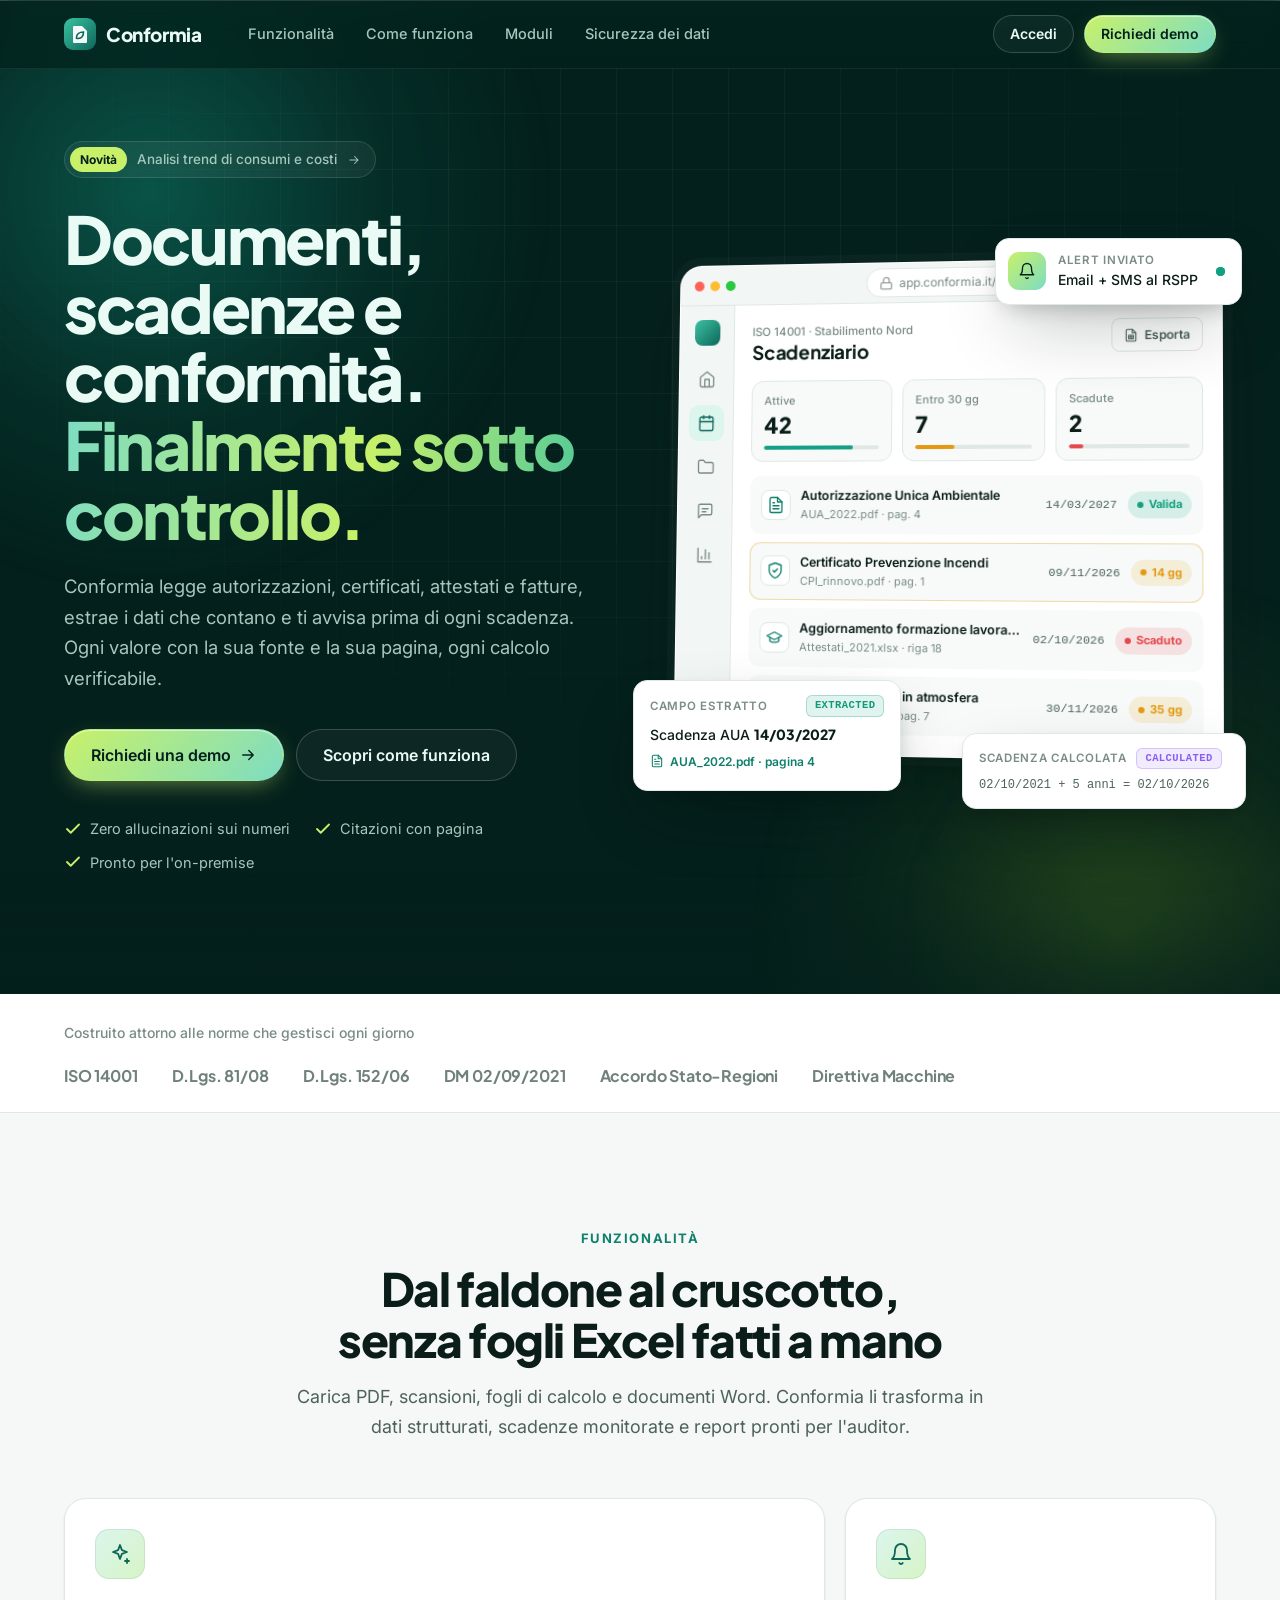
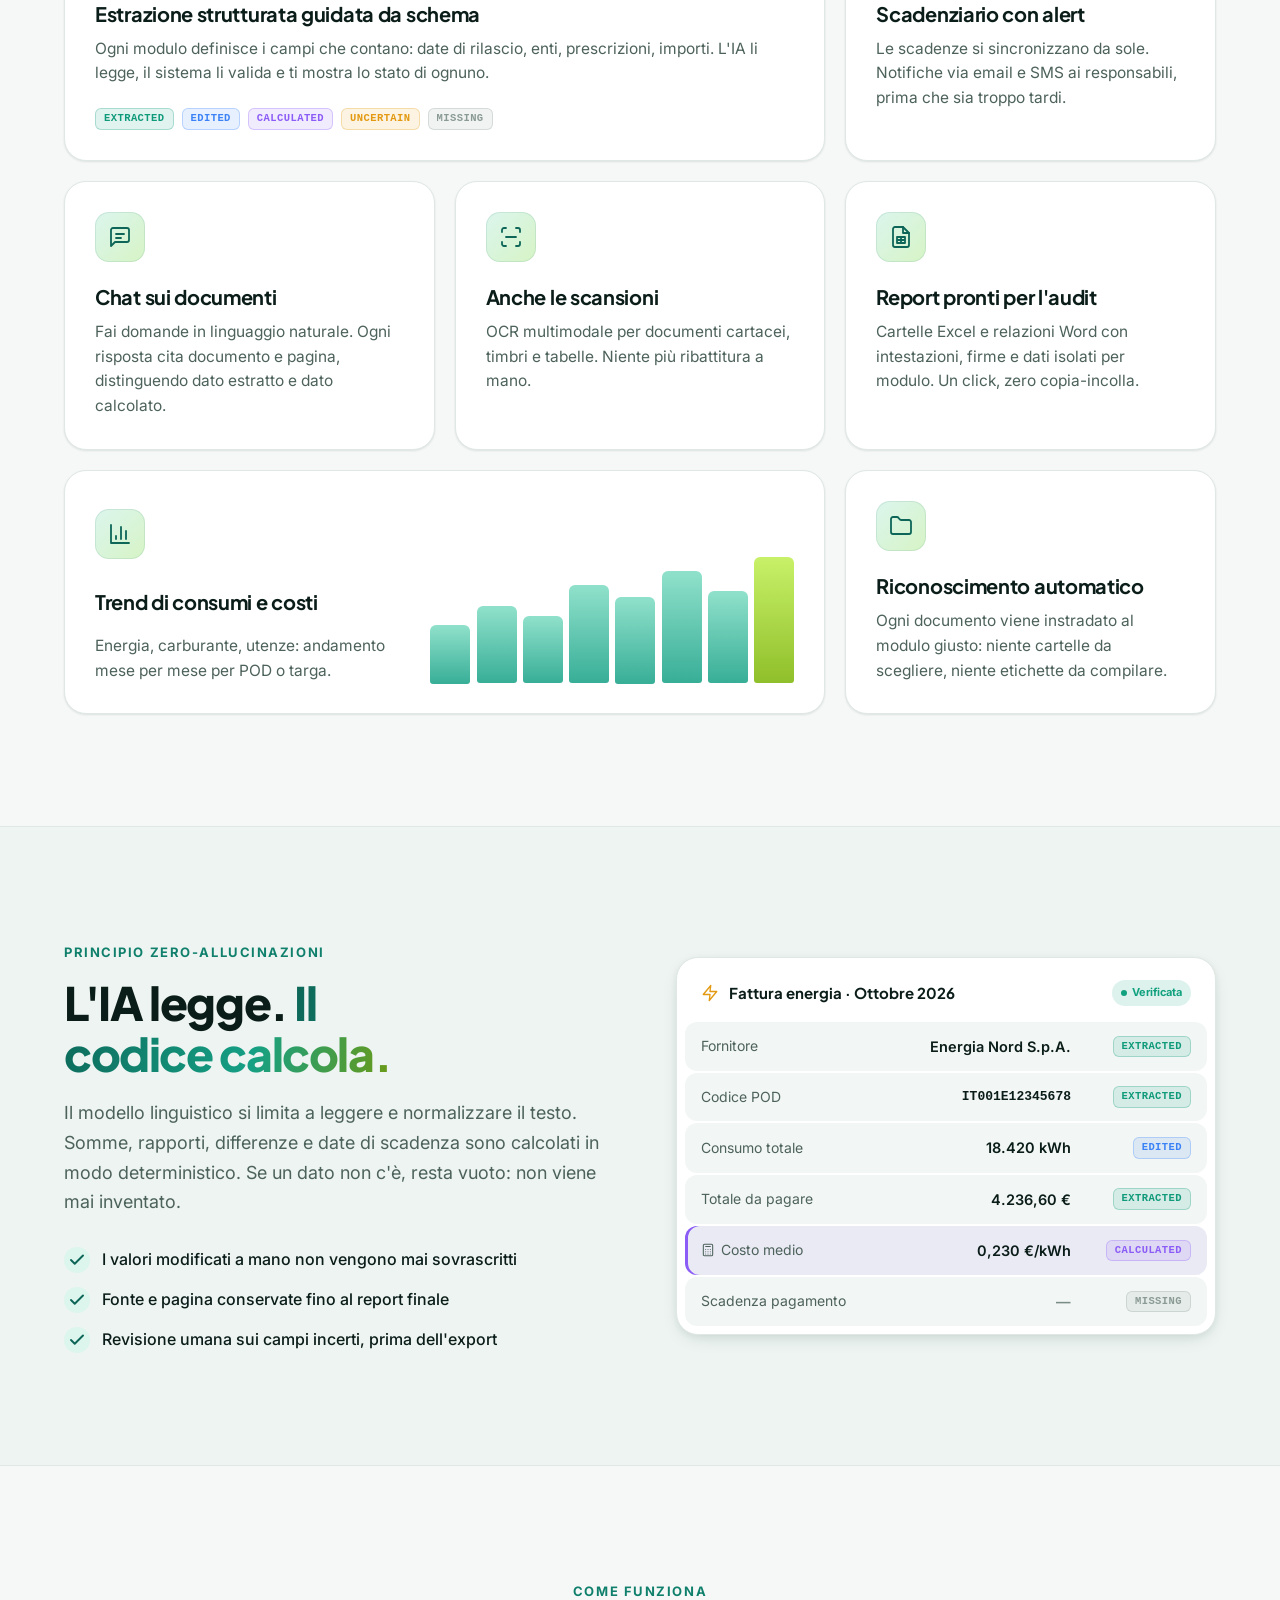
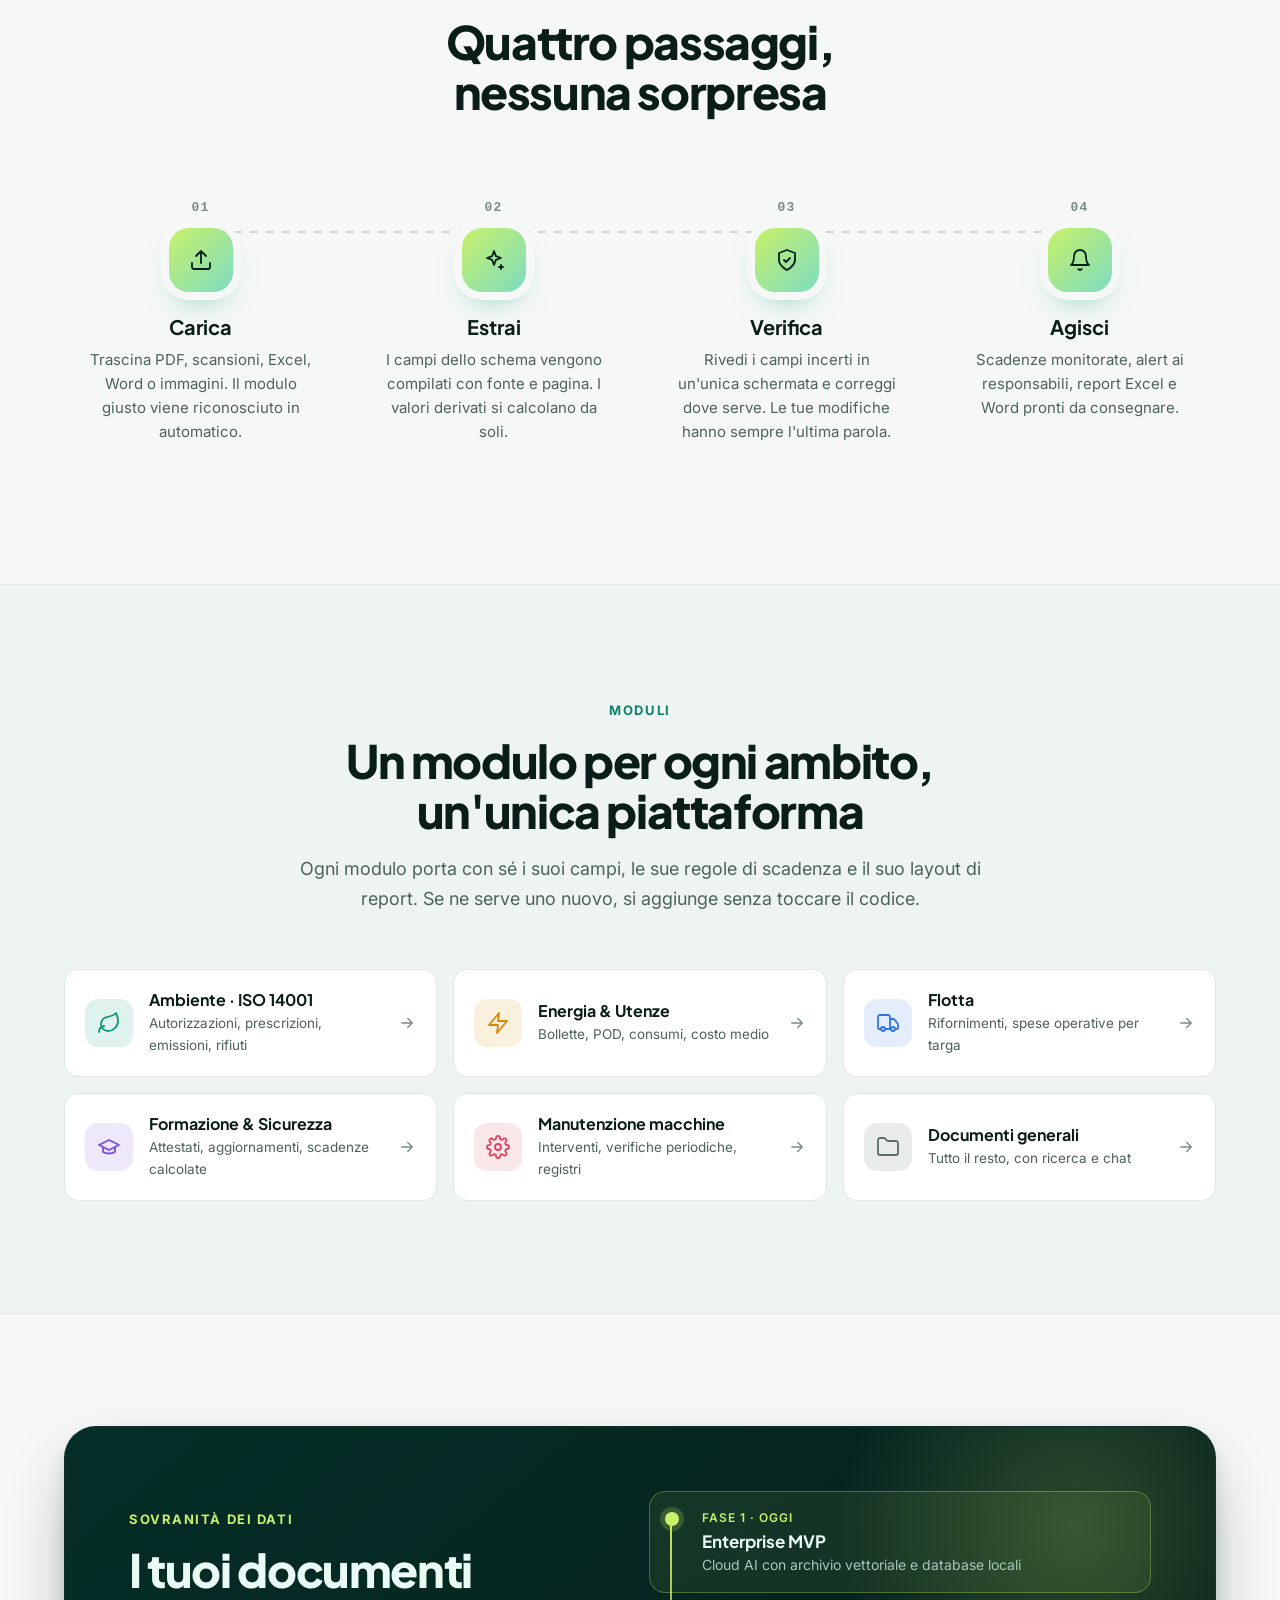
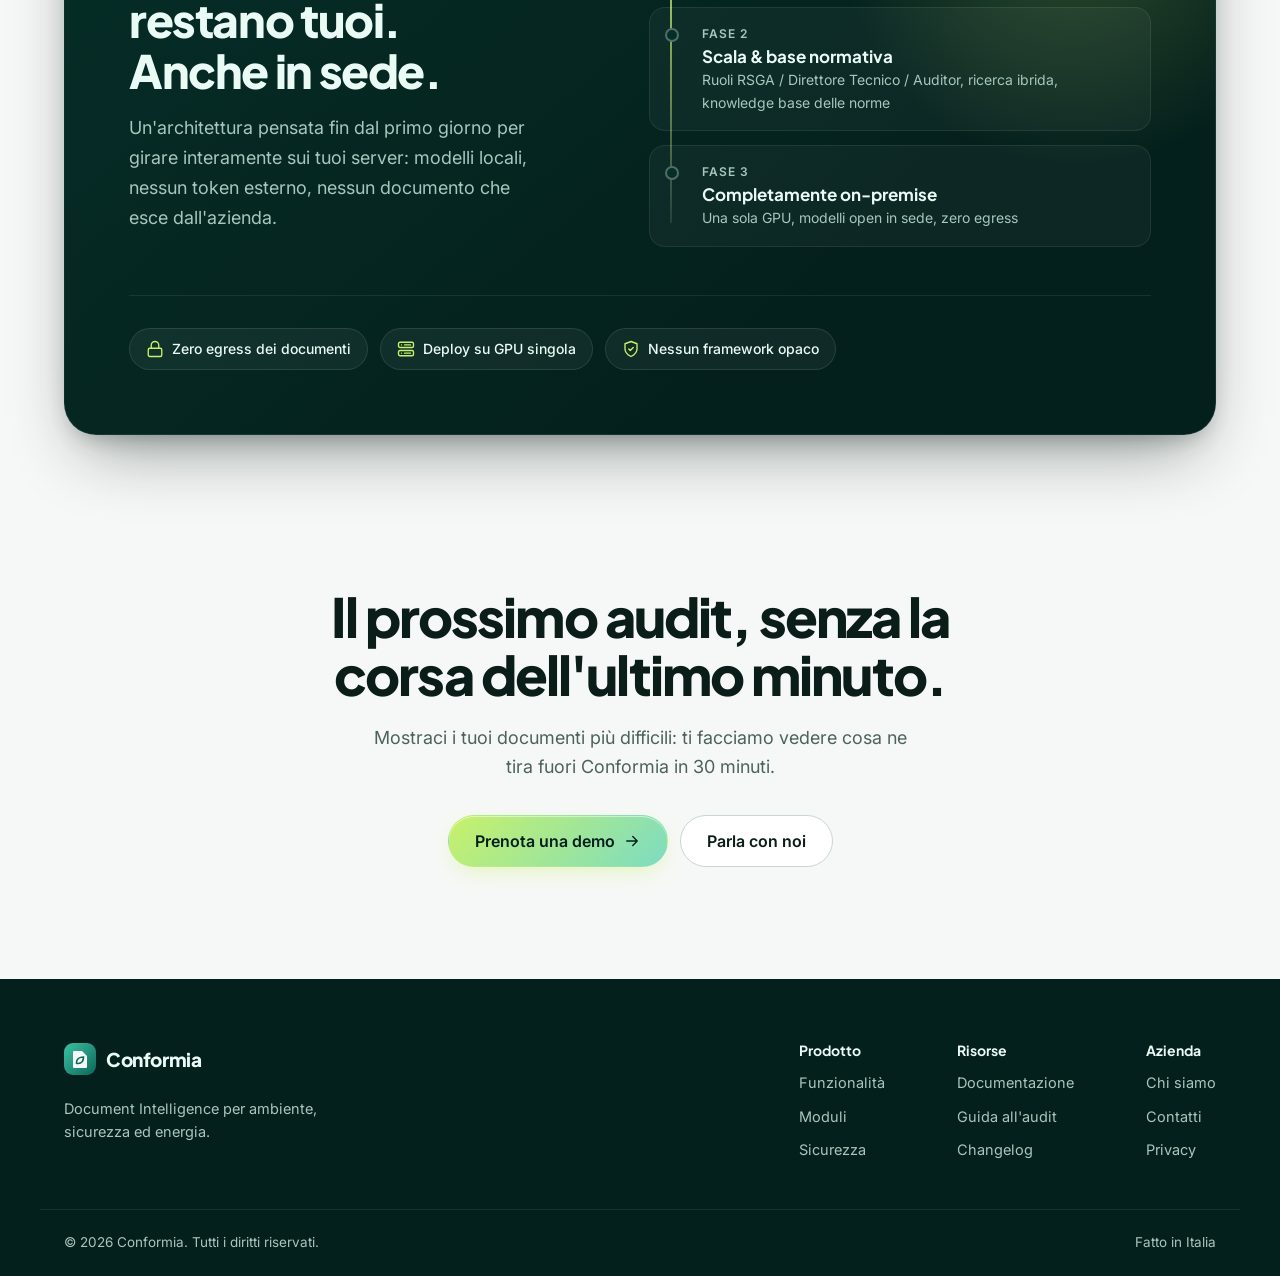
==== commit 2c4577ef: "feat: add static workspace page mockup (HTML/CSS) Eight CSS-only views (overview, documents, extract" ====
--- a/frontend/landing/index.html
+++ b/frontend/landing/index.html
@@ -62,7 +62,7 @@
       </nav>
 
       <div class="site-header__actions">
-        <a class="btn btn--ghost-light btn--sm hide-mobile" href="#">Accedi</a>
+        <a class="btn btn--ghost-light btn--sm hide-mobile" href="../app/index.html">Accedi</a>
         <a class="btn btn--primary btn--sm" href="#demo">Richiedi demo</a>
       </div>
     </div>
